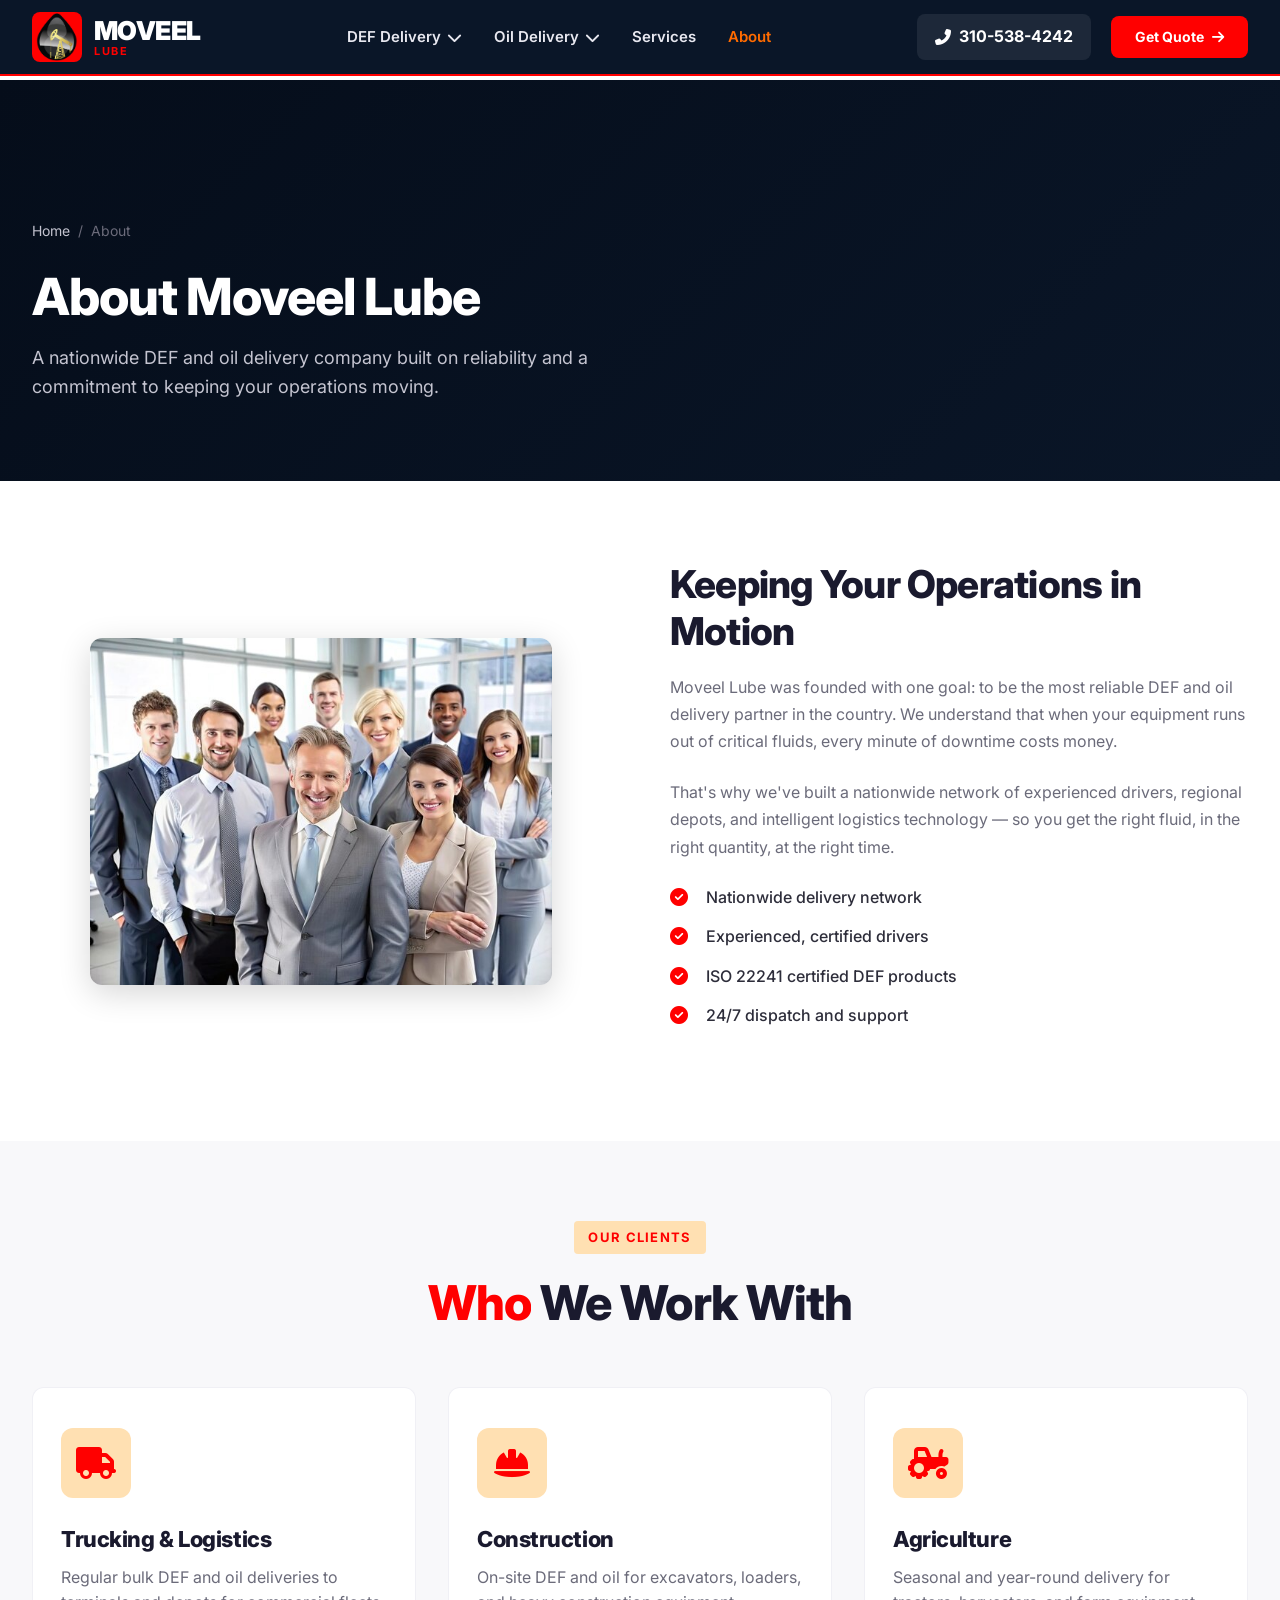
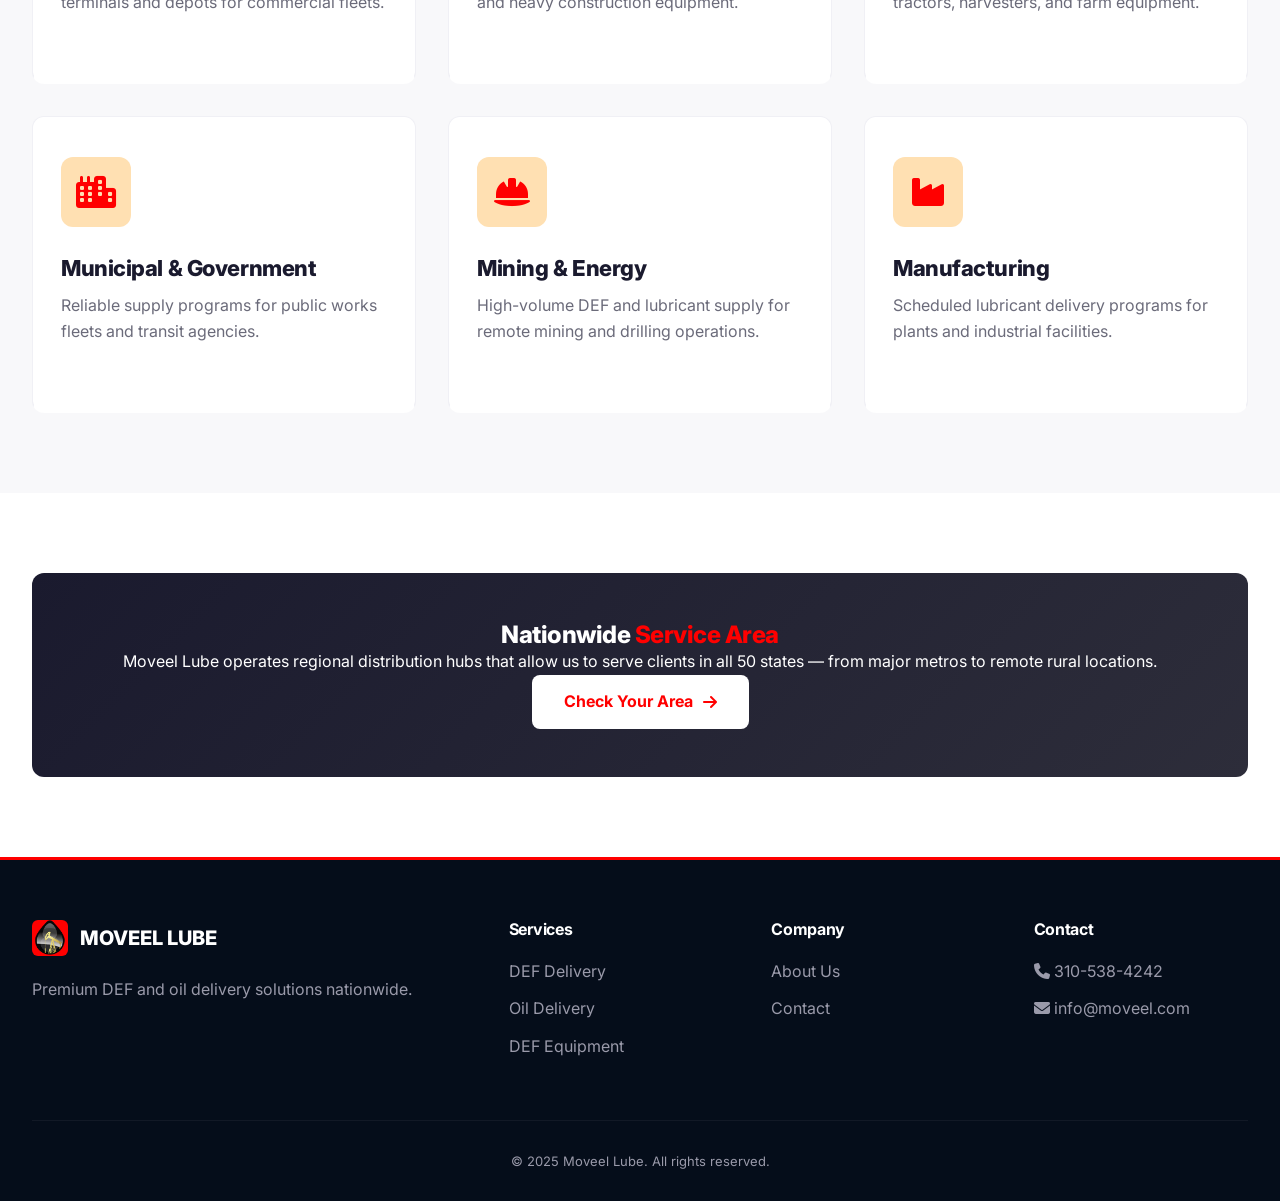
==== about.html @ 305c2850 "Initial commit - Moveel Lube website with Theme A Heavy Haul design" ====
<!DOCTYPE html>
<html lang="en">
<head>
  <meta charset="UTF-8" />
  <meta name="viewport" content="width=device-width, initial-scale=1.0, viewport-fit=cover" />
  <title>About Moveel Lube | Nationwide DEF & Oil Delivery</title>
  <meta name="description" content="Learn about Moveel Lube — a nationwide DEF fueling and bulk oil delivery company committed to keeping your operations moving." />
  <link rel="preconnect" href="https://fonts.googleapis.com" />
  <link rel="preconnect" href="https://fonts.gstatic.com" crossorigin />
  <link href="https://fonts.googleapis.com/css2?family=Inter:opsz,wght@14..32,300;14..32,400;14..32,500;14..32,600;14..32,700;14..32,800;14..32,900&display=swap" rel="stylesheet" />
  <link rel="stylesheet" href="https://cdnjs.cloudflare.com/ajax/libs/font-awesome/6.4.0/css/all.min.css" />
  <link rel="stylesheet" href="style.css" />
</head>
<body>

<!-- Header -->
<header class="modern-header">
  <div class="header-container">
    <a href="index.html" class="modern-logo">
      <div class="logo-mark"><img src="images/logo2.png" alt="Moveel Lube" style="width: 48px; height: 48px; object-fit: contain;" /></div>
      <div class="logo-text"><span class="logo-name">MOVEEL</span><span class="logo-sub">LUBE</span></div>
    </a>
    <nav class="modern-nav">
      <ul class="nav-list">
        <li class="nav-item dropdown-trigger"><a href="def-delivery.html">DEF Delivery <i class="fas fa-chevron-down"></i></a>
          <ul class="dropdown-menu"><li><a href="def-delivery.html">Bulk DEF Delivery</a></li><li><a href="def-delivery.html#totes">DEF Totes & IBC</a></li><li><a href="def-equipment.html">DEF Equipment</a></li><li><a href="def-delivery.html#emergency">Emergency DEF</a></li></ul>
        </li>
        <li class="nav-item dropdown-trigger"><a href="oil-delivery.html">Oil Delivery <i class="fas fa-chevron-down"></i></a>
          <ul class="dropdown-menu"><li><a href="oil-delivery.html">Bulk Motor Oil</a></li><li><a href="oil-delivery.html#hydraulic">Hydraulic Oil</a></li><li><a href="oil-delivery.html#gear">Gear & Transmission</a></li><li><a href="oil-delivery.html#emergency">Emergency Oil</a></li></ul>
        </li>
        <li class="nav-item"><a href="services.html">Services</a></li>
        <li class="nav-item"><a href="about.html">About</a></li>
      </ul>
    </nav>
    <div class="header-actions">
      <a href="tel:+13105384242" class="phone-btn"><i class="fas fa-phone-alt"></i><span>310-538-4242</span></a>
      <a href="contact.html" class="quote-btn">Get Quote <i class="fas fa-arrow-right"></i></a>
      <button class="mobile-menu-btn"><span></span><span></span><span></span></button>
    </div>
  </div>
</header>

<!-- Page Hero -->
<section class="page-hero-modern">
  <div class="container">
    <div class="breadcrumb-modern"><a href="index.html">Home</a> <span>/</span> <span>About</span></div>
    <h1>About Moveel Lube</h1>
    <p>A nationwide DEF and oil delivery company built on reliability and a commitment to keeping your operations moving.</p>
  </div>
</section>

<!-- About Content -->
<section class="page-section-modern">
  <div class="container">
    <div class="page-split-modern">
      <div class="page-split-image"><img src="images/people.jpg" alt="Moveel Lube Team" /></div>
      <div class="page-split-content">
        <h2>Keeping Your Operations <span>in Motion</span></h2>
        <p>Moveel Lube was founded with one goal: to be the most reliable DEF and oil delivery partner in the country. We understand that when your equipment runs out of critical fluids, every minute of downtime costs money.</p>
        <p>That's why we've built a nationwide network of experienced drivers, regional depots, and intelligent logistics technology — so you get the right fluid, in the right quantity, at the right time.</p>
        <ul class="feature-list-modern">
          <li><i class="fas fa-check-circle"></i> Nationwide delivery network</li>
          <li><i class="fas fa-check-circle"></i> Experienced, certified drivers</li>
          <li><i class="fas fa-check-circle"></i> ISO 22241 certified DEF products</li>
          <li><i class="fas fa-check-circle"></i> 24/7 dispatch and support</li>
        </ul>
      </div>
    </div>
  </div>
</section>

<!-- Who We Work With -->
<section class="page-section-modern alt" id="who">
  <div class="container">
    <div class="section-header center">
      <span class="section-tag">Our Clients</span>
      <h2><span class="gradient-text">Who</span> We Work With</h2>
    </div>
    <div class="services-grid-modern three-col">
      <div class="service-card-modern"><div class="card-icon"><i class="fas fa-truck"></i></div><h3>Trucking & Logistics</h3><p>Regular bulk DEF and oil deliveries to terminals and depots for commercial fleets.</p></div>
      <div class="service-card-modern"><div class="card-icon"><i class="fas fa-hard-hat"></i></div><h3>Construction</h3><p>On-site DEF and oil for excavators, loaders, and heavy construction equipment.</p></div>
      <div class="service-card-modern"><div class="card-icon"><i class="fas fa-tractor"></i></div><h3>Agriculture</h3><p>Seasonal and year-round delivery for tractors, harvesters, and farm equipment.</p></div>
      <div class="service-card-modern"><div class="card-icon"><i class="fas fa-city"></i></div><h3>Municipal & Government</h3><p>Reliable supply programs for public works fleets and transit agencies.</p></div>
      <div class="service-card-modern"><div class="card-icon"><i class="fas fa-hard-hat"></i></div><h3>Mining & Energy</h3><p>High-volume DEF and lubricant supply for remote mining and drilling operations.</p></div>
      <div class="service-card-modern"><div class="card-icon"><i class="fas fa-industry"></i></div><h3>Manufacturing</h3><p>Scheduled lubricant delivery programs for plants and industrial facilities.</p></div>
    </div>
  </div>
</section>

<!-- Service Area -->
<section class="page-section-modern" id="coverage">
  <div class="container">
    <div class="emergency-cta" style="background: linear-gradient(135deg, #1A1A2E 0%, #2D2D3A 100%); text-align: center;">
      <h2>Nationwide <span style="color: var(--primary);">Service Area</span></h2>
      <p>Moveel Lube operates regional distribution hubs that allow us to serve clients in all 50 states — from major metros to remote rural locations.</p>
      <a href="contact.html" class="btn-white">Check Your Area <i class="fas fa-arrow-right"></i></a>
    </div>
  </div>
</section>

<!-- Footer -->
<footer class="modern-footer">
  <div class="container">
    <div class="footer-grid">
      <div class="footer-brand"><div class="footer-logo"><div class="logo-mark small"><img src="images/logo2.png" alt="Moveel Lube" style="width: 36px; height: 36px; object-fit: contain;" /></div><span>MOVEEL LUBE</span></div><p>Premium DEF and oil delivery solutions nationwide.</p></div>
      <div class="footer-links-group"><h4>Services</h4><ul><li><a href="def-delivery.html">DEF Delivery</a></li><li><a href="oil-delivery.html">Oil Delivery</a></li><li><a href="def-equipment.html">DEF Equipment</a></li></ul></div>
      <div class="footer-links-group"><h4>Company</h4><ul><li><a href="about.html">About Us</a></li><li><a href="contact.html">Contact</a></li></ul></div>
      <div class="footer-links-group"><h4>Contact</h4><ul><li><i class="fas fa-phone"></i> <a href="tel:+13105384242">310-538-4242</a></li><li><i class="fas fa-envelope"></i> info@moveel.com</li></ul></div>
    </div>
    <div class="footer-bottom"><p>&copy; 2025 Moveel Lube. All rights reserved.</p></div>
  </div>
</footer>

<script src="main.js"></script>
</body>
</html>
---- style.css ----
/* ============================================
   THEME A: HEAVY HAUL - OIL TRANSPORT COMPANY
   Bold industrial design with navy + orange
   ============================================ */

:root {
  --primary: #ff0000;
  --primary-dark: #e50000;
  --primary-light: #FFE0B2;
  --navy: #0A1628;
  --navy-dark: #050D1A;
  --navy-light: #0F1E3A;
  --gray-800: #1A1A2E;
  --gray-700: #2D2D3A;
  --gray-600: #6B6B7A;
  --gray-500: #9A9AAA;
  --gray-400: #C4C4D0;
  --gray-300: #E8E8F0;
  --gray-200: #F0F0F5;
  --gray-100: #F8F8FA;
  --white: #FFFFFF;
  --gradient: linear-gradient(135deg, #ff0000 0%, #ff0000 100%);
  --gradient-dark: linear-gradient(135deg, #0A1628 0%, #0F1E3A 100%);
  --shadow-sm: 0 2px 8px rgba(0, 0, 0, 0.08);
  --shadow-md: 0 4px 16px rgba(0, 0, 0, 0.12);
  --shadow-lg: 0 8px 32px rgba(0, 0, 0, 0.16);
  --shadow-xl: 0 16px 48px rgba(0, 0, 0, 0.2);
}

* {
  margin: 0;
  padding: 0;
  box-sizing: border-box;
}

html {
  scroll-behavior: smooth;
}

body {
  font-family: 'Inter', -apple-system, BlinkMacSystemFont, 'Segoe UI', sans-serif;
  background-color: var(--white);
  color: var(--gray-800);
  line-height: 1.6;
  overflow-x: hidden;
}

.container {
  max-width: 1280px;
  margin: 0 auto;
  padding: 0 32px;
}

/* Typography */
.gradient-text {
  background: var(--gradient);
  -webkit-background-clip: text;
  background-clip: text;
  color: transparent;
}

.slogan {
  font-style: italic;
  font-size: 14px;
  color: var(--primary);
  font-weight: 600;
  letter-spacing: 0.1em;
  text-transform: uppercase;
}

h1,
h2,
h3,
h4 {
  font-weight: 800;
  line-height: 1.2;
  letter-spacing: -0.02em;
}

.section-header {
  text-align: center;
  margin-bottom: 56px;
}

.section-header.center {
  text-align: center;
}

.section-tag {
  display: inline-block;
  font-size: 13px;
  font-weight: 700;
  text-transform: uppercase;
  letter-spacing: 0.1em;
  color: var(--primary);
  background: var(--primary-light);
  padding: 6px 14px;
  border-radius: 4px;
  margin-bottom: 20px;
}

.section-header h2 {
  font-size: clamp(32px, 4vw, 48px);
  margin-bottom: 16px;
}

.section-header p {
  font-size: 18px;
  color: var(--gray-600);
  max-width: 600px;
  margin: 0 auto;
}

/* ============================================
   MODERN HEADER - BOLD INDUSTRIAL
   ============================================ */
.modern-header {
  position: fixed;
  top: 0;
  left: 0;
  width: 100%;
  z-index: 1000;
  background: var(--navy);
  border-bottom: 2px solid var(--primary);
  transition: all 0.3s ease;
}

.modern-header.scrolled {
  background: rgba(10, 22, 40, 0.92);
  box-shadow: var(--shadow-lg);
}

.header-container {
  max-width: 1400px;
  margin: 0 auto;
  padding: 12px 32px;
  display: flex;
  align-items: center;
  justify-content: space-between;
}

.modern-logo {
  display: flex;
  align-items: center;
  gap: 12px;
  text-decoration: none;
}

.logo-mark {
  width: 50px;
  height: 50px;
  background: var(--primary);
  border-radius: 8px;
  display: flex;
  align-items: center;
  justify-content: center;
  overflow: hidden;
}

.logo-mark img {
  width: 100%;
  height: 100%;
  object-fit: contain;
}

.logo-text {
  display: flex;
  flex-direction: column;
  line-height: 1.1;
}

.logo-name {
  font-size: 26px;
  font-weight: 900;
  color: var(--white);
  letter-spacing: -0.02em;
}

.logo-sub {
  font-size: 11px;
  font-weight: 700;
  color: var(--primary);
  letter-spacing: 0.15em;
  text-transform: uppercase;
}

.modern-nav .nav-list {
  display: flex;
  gap: 32px;
  list-style: none;
}

.nav-item {
  position: relative;
}

.nav-item>a {
  text-decoration: none;
  font-weight: 600;
  color: var(--gray-300);
  transition: color 0.2s;
  font-size: 15px;
  display: flex;
  align-items: center;
  gap: 6px;
}

.nav-item>a:hover {
  color: var(--primary);
}

.dropdown-trigger .dropdown-menu {
  position: absolute;
  top: 100%;
  left: 0;
  background: var(--navy-light);
  min-width: 220px;
  padding: 12px 0;
  border-radius: 8px;
  opacity: 0;
  visibility: hidden;
  transform: translateY(-10px);
  transition: all 0.2s;
  list-style: none;
  box-shadow: var(--shadow-lg);
  border-left: 3px solid var(--primary);
}

.dropdown-trigger:hover .dropdown-menu {
  opacity: 1;
  visibility: visible;
  transform: translateY(0);
}

.dropdown-menu li a {
  display: block;
  padding: 10px 20px;
  color: var(--gray-400);
  text-decoration: none;
  font-size: 14px;
  font-weight: 500;
  transition: all 0.2s;
}

.dropdown-menu li a:hover {
  background: rgba(255, 107, 0, 0.1);
  color: var(--primary);
  padding-left: 28px;
}

.header-actions {
  display: flex;
  align-items: center;
  gap: 20px;
}

.phone-btn {
  display: flex;
  align-items: center;
  gap: 8px;
  text-decoration: none;
  color: var(--white);
  font-weight: 700;
  font-size: 16px;
  padding: 10px 18px;
  background: rgba(255, 255, 255, 0.08);
  border-radius: 8px;
  transition: all 0.2s;
}

.phone-btn:hover {
  background: var(--primary);
  color: var(--white);
}

.quote-btn {
  background: var(--gradient);
  color: var(--white);
  text-decoration: none;
  padding: 10px 24px;
  border-radius: 8px;
  font-weight: 700;
  font-size: 14px;
  transition: all 0.2s;
  display: flex;
  align-items: center;
  gap: 8px;
}

.quote-btn:hover {
  transform: translateY(-2px);
  box-shadow: var(--shadow-md);
}

.mobile-menu-btn {
  display: none;
  background: none;
  border: none;
  cursor: pointer;
  flex-direction: column;
  gap: 5px;
  padding: 8px;
}

.mobile-menu-btn span {
  width: 24px;
  height: 2px;
  background: var(--white);
  border-radius: 2px;
  transition: all 0.3s;
}

/* ============================================
   HERO SECTION - MATCHING FEATURE PARALLAX STYLE
   ============================================ */
.hero-modern {
  position: relative;
  background: var(--navy-dark);
  min-height: 100vh;
  display: flex;
  align-items: center;
  overflow: hidden;
  padding: 120px 0 80px;
}

/* Hero Parallax Background - MATCHES .parallax-bg EXACTLY */
.hero-parallax-bg {
  position: absolute;
  top: 0;
  left: 0;
  width: 100%;
  height: 100%;
  background-image: url('images/trucker.jpg');
  background-size: cover;
  background-attachment: fixed;
  opacity: 0.2;
  pointer-events: none;
}

/* Remove the dark overlay since we're using navy-dark background */
.hero-modern::before {
  display: none;
}

.hero-bg-gradient {
  position: absolute;
  top: 0;
  left: 0;
  width: 100%;
  height: 100%;
  background: radial-gradient(circle at 30% 50%, rgba(255, 0, 0, 0.08) 0%, transparent 60%);
  pointer-events: none;
}

.hero-particles {
  position: absolute;
  top: 0;
  left: 0;
  width: 100%;
  height: 100%;
  background-image:
    radial-gradient(circle at 20% 40%, rgba(255, 0, 0, 0.05) 1px, transparent 1px),
    radial-gradient(circle at 80% 60%, rgba(255, 0, 0, 0.03) 1px, transparent 1px);
  background-size: 40px 40px, 60px 60px;
  pointer-events: none;
}

.hero-container {
  max-width: 1400px;
  margin: 0 auto;
  padding: 0 32px;
  display: grid;
  grid-template-columns: 1fr 1fr;
  gap: 60px;
  align-items: center;
  position: relative;
  z-index: 2;
}

/* Hero Badge - matching feature badge style */
.hero-badge {
  display: inline-flex;
  align-items: center;
  gap: 10px;
  background: rgba(255, 255, 255, 0.05);
  backdrop-filter: blur(10px);
  padding: 8px 18px;
  border-radius: 40px;
  margin-bottom: 32px;
  border: 1px solid rgba(255, 255, 255, 0.1);
}

.badge-pulse {
  width: 10px;
  height: 10px;
  background: var(--primary);
  border-radius: 50%;
  animation: pulse 2s infinite;
}

@keyframes pulse {

  0%,
  100% {
    opacity: 1;
    transform: scale(1);
  }

  50% {
    opacity: 0.5;
    transform: scale(1.2);
  }
}

.hero-badge span {
  font-size: 13px;
  font-weight: 600;
  color: var(--gray-300);
}

/* Professional Hero Title Styles */
.hero-title {
  font-size: clamp(42px, 5vw, 68px);
  font-weight: 800;
  margin-bottom: 24px;
  line-height: 1.2;
}

.moveel-red {
  color: var(--primary);
  font-weight: 900;
  letter-spacing: -0.02em;
}

.lube-white {
  color: var(--white);
  font-weight: 700;
  letter-spacing: -0.02em;
}

.hero-divider {
  color: var(--primary);
  font-weight: 300;
  margin: 0 12px;
  font-size: 0.8em;
}

.hero-tagline {
  color: var(--gray-300);
  font-weight: 500;
  font-size: 0.6em;
  letter-spacing: 1px;
  display: inline-block;
}

.hero-desc {
  font-size: 18px;
  color: var(--gray-400);
  max-width: 500px;
  margin-bottom: 40px;
  line-height: 1.6;
}

.hero-buttons {
  display: flex;
  gap: 20px;
  margin-bottom: 56px;
}

.btn-primary {
  display: inline-flex;
  align-items: center;
  gap: 12px;
  background: var(--gradient);
  color: var(--white);
  text-decoration: none;
  padding: 14px 32px;
  border-radius: 8px;
  font-weight: 700;
  transition: all 0.2s;
  border: none;
  cursor: pointer;
}

.btn-primary:hover {
  transform: translateY(-2px);
  box-shadow: var(--shadow-md);
}

.btn-outline {
  display: inline-flex;
  align-items: center;
  gap: 8px;
  background: transparent;
  color: var(--white);
  text-decoration: none;
  padding: 12px 28px;
  border-radius: 8px;
  font-weight: 600;
  border: 2px solid rgba(255, 0, 0, 0.5);
  transition: all 0.2s;
}

.btn-outline-light {
  display: inline-flex;
  align-items: center;
  gap: 8px;
  background: transparent;
  color: var(--white);
  text-decoration: none;
  padding: 10px 24px;
  border-radius: 8px;
  font-weight: 600;
  border: 2px solid rgba(255, 255, 255, 0.2);
  transition: all 0.2s;
}

.btn-outline-light:hover {
  background: rgba(255, 107, 0, 0.2);
  border-color: var(--primary);
}

.btn-outline:hover {
  background: rgba(255, 0, 0, 0.1);
  border-color: var(--primary);
}

.hero-stats {
  display: flex;
  gap: 32px;
  align-items: center;
}

.stat-item {
  display: flex;
  flex-direction: column;
}

.stat-number {
  font-size: 28px;
  font-weight: 800;
  color: var(--white);
}

.stat-label {
  font-size: 13px;
  color: var(--gray-500);
  font-weight: 500;
}

.stat-divider {
  width: 2px;
  height: 40px;
  background: rgba(255, 0, 0, 0.3);
}

.hero-visual {
  position: relative;
  height: 450px;
}

/* Floating Cards - Glassy Style (UPDATED - No left border) */
.floating-card {
  position: absolute;
  background: rgba(255, 255, 255, 0.05);
  backdrop-filter: blur(10px);
  border-radius: 12px;
  padding: 16px 24px;
  display: flex;
  align-items: center;
  gap: 12px;
  /* REMOVED: border-left: 4px solid var(--primary); */
  box-shadow: var(--shadow-lg);
  animation: float 4s ease-in-out infinite;
  transition: all 0.3s ease;
}

.floating-card:hover {
  transform: translateY(-5px) scale(1.02);
  background: rgba(255, 255, 255, 0.08);
}

.floating-card i {
  font-size: 24px;
  color: var(--primary);
}

.floating-card span {
  color: var(--white);
  font-weight: 600;
  font-size: 14px;
}

/* Floating Logo Card - MODERN PILL SHAPE */
.floating-logo {
  background: rgba(255, 255, 255, 0.08);
  padding: 12px 28px;
  border-radius: 60px;
  /* Pill shape */
  gap: 14px;
}

.floating-logo-img {
  width: 50px;
  height: 50px;
  object-fit: contain;
  border-radius: 50%;
}

.floating-logo span {
  font-size: 20px;
  font-weight: 800;
  color: var(--white);
  letter-spacing: 1px;
}

/* Card Positions */
.card-logo {
  top: 5%;
  left: 45%;
  animation-delay: 0s;
}

.card-1 {
  top: 25%;
  left: -5%;
  animation-delay: 0.3s;
}

.card-2 {
  top: 55%;
  right: -5%;
  animation-delay: 0.6s;
}

.card-3 {
  bottom: 15%;
  left: 10%;
  animation-delay: 0.9s;
}

@keyframes float {

  0%,
  100% {
    transform: translateY(0);
  }

  50% {
    transform: translateY(-12px);
  }
}

.hero-wave {
  position: absolute;
  bottom: -1px;
  left: 0;
  width: 100%;
  z-index: 2;
}

.hero-wave svg {
  width: 100%;
  height: auto;
  fill: var(--primary);
}

/* Mobile adjustments */
@media (max-width: 1024px) {
  .hero-visual {
    display: none;
  }

  .hero-title {
    font-size: 38px;
  }

  .hero-divider {
    display: block;
    margin: 8px 0;
  }

  .hero-tagline {
    display: block;
    margin-top: 8px;
    font-size: 18px;
  }
}

@media (max-width: 768px) {
  .hero-parallax-bg {
    background-attachment: scroll;
  }

  .hero-title {
    font-size: 32px;
  }

  .hero-tagline {
    font-size: 16px;
  }
}

/* ============================================
   SERVICES SECTION
   ============================================ */
.services-modern {
  padding: 80px 0;
  background: var(--white);
}

.services-grid-modern {
  display: grid;
  grid-template-columns: repeat(auto-fit, minmax(280px, 1fr));
  gap: 32px;
}

.service-card-modern {
  background: var(--white);
  border: 1px solid var(--gray-200);
  border-radius: 12px;
  padding: 40px 28px;
  transition: all 0.3s;
  border-bottom: 4px solid transparent;
}

.service-card-modern:hover {
  transform: translateY(-8px);
  border-bottom-color: var(--primary);
  box-shadow: var(--shadow-lg);
}

.card-icon {
  width: 70px;
  height: 70px;
  background: var(--primary-light);
  border-radius: 12px;
  display: flex;
  align-items: center;
  justify-content: center;
  margin-bottom: 28px;
}

.card-icon i {
  font-size: 32px;
  color: var(--primary);
}

.service-card-modern h3 {
  font-size: 22px;
  margin-bottom: 12px;
  color: var(--gray-800);
}

.service-card-modern p {
  color: var(--gray-600);
  margin-bottom: 24px;
  line-height: 1.6;
}

.card-link {
  color: var(--primary);
  text-decoration: none;
  font-weight: 700;
  display: inline-flex;
  align-items: center;
  gap: 8px;
  transition: gap 0.2s;
}

.card-link:hover {
  gap: 12px;
}

/* ============================================
   FEATURE PARALLAX
   ============================================ */
.feature-parallax {
  position: relative;
  background: var(--navy-dark);
  padding: 100px 0;
  overflow: hidden;
}

.parallax-bg {
  position: absolute;
  top: 0;
  left: 0;
  width: 100%;
  height: 100%;
  background-image: url('images/trucker.jpg');
  background-size: cover;
  background-attachment: fixed;
  opacity: 0.2;
  pointer-events: none;
}

.feature-content {
  position: relative;
  z-index: 2;
  display: grid;
  grid-template-columns: 1fr 0.8fr;
  gap: 60px;
  align-items: center;
}

.feature-badge {
  display: inline-block;
  color: var(--primary);
  font-size: 13px;
  font-weight: 700;
  text-transform: uppercase;
  letter-spacing: 0.1em;
  margin-bottom: 20px;
}

.feature-text h2 {
  font-size: clamp(28px, 3.5vw, 40px);
  color: var(--white);
  margin-bottom: 24px;
}

.feature-text p {
  color: var(--gray-400);
  margin-bottom: 32px;
  line-height: 1.7;
}

.feature-list-modern {
  list-style: none;
  margin-bottom: 40px;
}

.feature-list-modern li {
  display: flex;
  align-items: center;
  gap: 12px;
  margin-bottom: 16px;
  color: var(--gray-300);
  font-weight: 500;
}

.feature-list-modern li i {
  color: var(--primary);
  font-size: 18px;
}

.feature-stats {
  display: flex;
  flex-direction: column;
  gap: 24px;
}

.stat-card-modern {
  background: rgba(255, 255, 255, 0.05);
  backdrop-filter: blur(10px);
  border-radius: 12px;
  padding: 28px;
  text-align: center;
  border-left: 4px solid var(--primary);
}

.stat-number-large {
  font-size: 42px;
  font-weight: 800;
  color: var(--primary);
  margin-bottom: 8px;
}

.stat-card-modern .stat-label {
  color: var(--gray-400);
  font-size: 14px;
  font-weight: 500;
}

/* ============================================
   SPLIT SECTIONS
   ============================================ */
.split-section-modern {
  padding: 80px 0;
  background: var(--white);
}

.split-section-modern.reverse {
  background: var(--gray-100);
}

.split-container {
  max-width: 1280px;
  margin: 0 auto;
  padding: 0 32px;
  display: grid;
  grid-template-columns: 1fr 1fr;
  gap: 60px;
  align-items: center;
}

.split-image {
  position: relative;
  border-radius: 12px;
  overflow: hidden;
  box-shadow: var(--shadow-lg);
  /* Control the container size here instead */
  max-width: 60%;
  margin: 0 auto;
}

.split-image img {
  width: 100%;
  height: 100%;
  /* Change from 'auto' to '100%' */
  object-fit: cover;
  transition: transform 0.5s;
  display: block;
  /* Removes any inline spacing */
}

.split-image:hover img {
  transform: scale(1.1);
}

Í .image-overlay {
  position: absolute;
  top: 0;
  left: 0;
  width: 100%;
  height: 100%;
  background: linear-gradient(135deg, rgba(255, 106, 0, 0.064) 0%, transparent 100%);
  pointer-events: none;
}

.split-badge {
  display: inline-block;
  background: var(--primary-light);
  color: var(--primary);
  font-size: 12px;
  font-weight: 700;
  padding: 6px 14px;
  border-radius: 4px;
  margin-bottom: 20px;
  text-transform: uppercase;
}

.split-content h2 {
  font-size: clamp(28px, 3vw, 40px);
  margin-bottom: 20px;
  color: var(--gray-800);
}

.split-content p {
  color: var(--gray-600);
  margin-bottom: 28px;
  line-height: 1.7;
}

.split-features {
  display: flex;
  gap: 32px;
  margin-bottom: 32px;
}

.split-feature {
  display: flex;
  align-items: center;
  gap: 10px;
  font-weight: 500;
}

.split-feature i {
  font-size: 20px;
  color: var(--primary);
}

/* ============================================
   PAGE SPLIT SECTIONS (for def-delivery & oil-delivery)
   ============================================ */
.page-split-modern {
  display: grid;
  grid-template-columns: 1fr 1fr;
  gap: 60px;
  align-items: center;
}

.page-split-modern.reverse {
  direction: rtl;
}

.page-split-modern.reverse>* {
  direction: ltr;
}

.page-split-image {
  position: relative;
  border-radius: 12px;
  overflow: hidden;
  box-shadow: var(--shadow-lg);
  max-width: 80%;
  margin: 0 auto;
}

.page-split-image img {
  width: 100%;
  height: 100%;
  object-fit: cover;
  transition: transform 0.5s;
  display: block;
}

.page-split-image:hover img {
  transform: scale(1.05);
}

.page-split-content h2 {
  font-size: clamp(28px, 3vw, 40px);
  margin-bottom: 20px;
  color: var(--gray-800);
}

.page-split-content p {
  color: var(--gray-600);
  margin-bottom: 24px;
  line-height: 1.7;
}

.page-split-content .feature-list-modern {
  list-style: none;
  margin: 24px 0 32px 0;
}

.page-split-content .feature-list-modern li {
  display: flex;
  align-items: center;
  gap: 12px;
  margin-bottom: 14px;
  color: var(--gray-700);
  font-weight: 500;
}

.page-split-content .feature-list-modern li i {
  color: var(--primary);
  font-size: 18px;
  width: 24px;
}

.quote-form-modern {
  background: var(--white);
  border-radius: 16px;
  padding: 40px;
  box-shadow: var(--shadow-lg);
  border: 1px solid var(--gray-200);
}

/* Mobile fixes */
@media (max-width: 1024px) {
  .page-split-modern {
    grid-template-columns: 1fr;
    gap: 40px;
  }

  .page-split-modern.reverse {
    direction: ltr;
  }

  .page-split-image {
    max-width: 100%;
  }
}

@media (max-width: 768px) {
  .page-split-image {
    max-width: 100%;
  }

  .quote-form-modern {
    padding: 24px;
  }
}

/* ============================================
   EQUIPMENT PARALLAX - GLASSY STYLE
   ============================================ */
.equipment-parallax {
  position: relative;
  background: var(--navy-dark);
  padding: 100px 0;
  overflow: hidden;
}

.equipment-parallax-bg {
  position: absolute;
  top: 0;
  left: 0;
  width: 100%;
  height: 100%;
  background-image: url('images/trucker2.jpeg');
  background-size: cover;
  background-attachment: fixed;
  background-position: center;
  opacity: 0.25;
  pointer-events: none;
}

.equipment-parallax .section-header h2,
.equipment-parallax .section-header p {
  color: var(--white);
}

.equipment-parallax .section-header p {
  color: var(--gray-400);
}

.equipment-glass-grid {
  display: grid;
  grid-template-columns: repeat(auto-fit, minmax(220px, 1fr));
  gap: 32px;
  margin-bottom: 48px;
  position: relative;
  z-index: 2;
}

.equipment-glass-item {
  background: rgba(255, 255, 255, 0.05);
  backdrop-filter: blur(12px);
  border-radius: 16px;
  padding: 40px 24px;
  text-align: center;
  transition: all 0.3s;
  border: 1px solid rgba(255, 255, 255, 0.1);
  border-bottom: 3px solid transparent;
}

.equipment-glass-item:hover {
  transform: translateY(-8px);
  border-bottom-color: var(--primary);
  background: rgba(255, 255, 255, 0.08);
  box-shadow: var(--shadow-lg);
}

.equipment-glass-icon {
  width: 70px;
  height: 70px;
  background: rgba(255, 107, 0, 0.15);
  border-radius: 16px;
  display: flex;
  align-items: center;
  justify-content: center;
  margin: 0 auto 24px;
  transition: all 0.3s;
}

.equipment-glass-item:hover .equipment-glass-icon {
  background: rgba(255, 107, 0, 0.25);
  transform: scale(1.05);
}

.equipment-glass-icon i {
  font-size: 32px;
  color: var(--primary);
}

.equipment-glass-item h3 {
  font-size: 20px;
  margin-bottom: 12px;
  color: var(--white);
  font-weight: 700;
}

.equipment-glass-item p {
  color: var(--gray-400);
  font-size: 14px;
}

.equipment-parallax .equipment-cta {
  text-align: center;
  position: relative;
  z-index: 2;
}

/* Mobile adjustments for equipment parallax */
@media (max-width: 768px) {
  .equipment-parallax {
    padding: 60px 0;
  }

  .equipment-glass-grid {
    gap: 20px;
    grid-template-columns: repeat(auto-fit, minmax(160px, 1fr));
  }

  .equipment-glass-item {
    padding: 24px 16px;
  }

  .equipment-glass-icon {
    width: 55px;
    height: 55px;
  }

  .equipment-glass-icon i {
    font-size: 24px;
  }

  .equipment-glass-item h3 {
    font-size: 16px;
  }
}

@media (max-width: 480px) {
  .equipment-glass-grid {
    grid-template-columns: 1fr 1fr;
    gap: 16px;
  }

  .equipment-glass-item {
    padding: 20px 12px;
  }
}

/* ============================================
   TESTIMONIALS
   ============================================ */
.testimonials-section {
  padding: 80px 0;
  background: var(--white);
}

.testimonials-grid {
  display: grid;
  grid-template-columns: repeat(auto-fit, minmax(300px, 1fr));
  gap: 32px;
}

.testimonial-card {
  background: var(--gray-100);
  border-radius: 12px;
  padding: 32px;
  transition: all 0.3s;
  border-left: 4px solid var(--primary);
}

.testimonial-card:hover {
  transform: translateY(-4px);
  box-shadow: var(--shadow-md);
}

.testimonial-card i {
  font-size: 32px;
  color: var(--primary);
  opacity: 0.4;
  margin-bottom: 20px;
}

.testimonial-card p {
  font-size: 16px;
  line-height: 1.7;
  color: var(--gray-700);
  margin-bottom: 24px;
}

.testimonial-author {
  border-top: 1px solid var(--gray-200);
  padding-top: 20px;
}

.testimonial-author strong {
  display: block;
  color: var(--gray-800);
  margin-bottom: 4px;
}

.testimonial-author span {
  font-size: 13px;
  color: var(--gray-500);
}

/* ============================================
   CONTACT SECTION MODERN
   ============================================ */
.contact-section-modern {
  padding: 80px 0;
  background: linear-gradient(135deg, var(--navy-dark) 0%, var(--navy) 100%);
}

.contact-card {
  display: grid;
  grid-template-columns: 1fr 1fr;
  gap: 0;
  background: var(--white);
  border-radius: 12px;
  overflow: hidden;
  box-shadow: var(--shadow-xl);
}

.contact-info {
  background: var(--navy);
  padding: 48px;
  color: var(--white);
}

.contact-badge {
  display: inline-block;
  color: var(--primary);
  font-size: 12px;
  font-weight: 700;
  text-transform: uppercase;
  letter-spacing: 0.1em;
  margin-bottom: 20px;
}

.contact-info h2 {
  font-size: 32px;
  margin-bottom: 20px;
}

.contact-info p {
  color: var(--gray-400);
  margin-bottom: 40px;
  line-height: 1.7;
}

.contact-details {
  display: flex;
  flex-direction: column;
  gap: 24px;
}

.contact-detail {
  display: flex;
  align-items: flex-start;
  gap: 16px;
}

.contact-detail i {
  width: 40px;
  height: 40px;
  background: rgba(255, 255, 255, 0.08);
  border-radius: 8px;
  display: flex;
  align-items: center;
  justify-content: center;
  color: var(--primary);
  font-size: 18px;
}

.contact-detail strong {
  display: block;
  font-size: 13px;
  font-weight: 600;
  color: var(--gray-400);
  margin-bottom: 4px;
}

.contact-detail a,
.contact-detail span {
  color: var(--white);
  text-decoration: none;
  font-size: 14px;
  font-weight: 500;
}

.contact-form-modern {
  padding: 48px;
}

.form-row {
  display: grid;
  grid-template-columns: 1fr 1fr;
  gap: 16px;
}

.form-group {
  margin-bottom: 20px;
}

.form-group input,
.form-group select,
.form-group textarea {
  width: 100%;
  padding: 14px 16px;
  border: 1px solid var(--gray-200);
  border-radius: 8px;
  font-family: inherit;
  font-size: 14px;
  transition: all 0.2s;
  outline: none;
}

.form-group input:focus,
.form-group select:focus,
.form-group textarea:focus {
  border-color: var(--primary);
  box-shadow: 0 0 0 3px rgba(255, 107, 0, 0.1);
}

.full-width {
  width: 100%;
  justify-content: center;
}

/* ============================================
   MODERN FOOTER
   ============================================ */
.modern-footer {
  background: var(--navy-dark);
  padding: 60px 0 30px;
  color: var(--gray-500);
  border-top: 3px solid var(--primary);
}

.footer-grid {
  display: grid;
  grid-template-columns: 2fr 1fr 1fr 1fr;
  gap: 48px;
  margin-bottom: 48px;
}

.footer-brand p {
  margin: 20px 0;
  line-height: 1.7;
}

.footer-logo {
  display: flex;
  align-items: center;
  gap: 12px;
}

.logo-mark.small {
  width: 36px;
  height: 36px;
  background: var(--primary);
  border-radius: 6px;
}

.footer-logo span {
  font-size: 20px;
  font-weight: 800;
  color: var(--white);
}

.social-links {
  display: flex;
  gap: 16px;
}

.social-links a {
  width: 40px;
  height: 40px;
  background: rgba(255, 255, 255, 0.05);
  border-radius: 8px;
  display: flex;
  align-items: center;
  justify-content: center;
  color: var(--gray-400);
  transition: all 0.2s;
}

.social-links a:hover {
  background: var(--primary);
  color: var(--white);
}

.footer-links-group h4 {
  color: var(--white);
  font-size: 16px;
  margin-bottom: 20px;
  font-weight: 700;
}

.footer-links-group ul {
  list-style: none;
}

.footer-links-group li {
  margin-bottom: 12px;
}

.footer-links-group a {
  color: var(--gray-500);
  text-decoration: none;
  transition: color 0.2s;
}

.footer-links-group a:hover {
  color: var(--primary);
}

.footer-bottom {
  text-align: center;
  padding-top: 30px;
  border-top: 1px solid rgba(255, 255, 255, 0.05);
  font-size: 13px;
}

/* ============================================
   MOBILE RESPONSIVENESS
   ============================================ */
@media (max-width: 1024px) {
  .container {
    padding: 0 24px;
  }

  .hero-container,
  .split-container {
    grid-template-columns: 1fr;
    gap: 40px;
  }

  .hero-visual {
    display: none;
  }

  .feature-content {
    grid-template-columns: 1fr;
  }

  .contact-card {
    grid-template-columns: 1fr;
  }

  .footer-grid {
    grid-template-columns: repeat(2, 1fr);
    gap: 32px;
  }
}

@media (max-width: 768px) {
  .modern-nav {
    position: fixed;
    top: 80px;
    left: -100%;
    width: 100%;
    height: calc(100vh - 80px);
    background: var(--navy);
    transition: left 0.3s;
    padding: 40px;
  }

  .modern-nav.active {
    left: 0;
  }

  .modern-nav .nav-list {
    flex-direction: column;
    gap: 24px;
  }

  .dropdown-trigger .dropdown-menu {
    position: static;
    opacity: 1;
    visibility: visible;
    transform: none;
    background: transparent;
    padding: 16px 0 0 20px;
    box-shadow: none;
    display: none;
  }

  .dropdown-trigger.active .dropdown-menu {
    display: block;
  }

  .mobile-menu-btn {
    display: flex;
  }

  .mobile-menu-btn.active span:nth-child(1) {
    transform: rotate(45deg) translate(5px, 5px);
  }

  .mobile-menu-btn.active span:nth-child(2) {
    opacity: 0;
  }

  .mobile-menu-btn.active span:nth-child(3) {
    transform: rotate(-45deg) translate(7px, -7px);
  }

  .phone-btn span {
    display: none;
  }

  .phone-btn {
    padding: 10px;
  }

  .hero-buttons {
    flex-direction: column;
  }

  .hero-stats {
    flex-wrap: wrap;
  }

  .services-grid-modern {
    grid-template-columns: 1fr;
  }

  .split-features {
    flex-direction: column;
    gap: 16px;
  }

  .form-row {
    grid-template-columns: 1fr;
  }

  .footer-grid {
    grid-template-columns: 1fr;
    text-align: center;
  }

  .footer-brand {
    text-align: center;
  }

  .footer-logo {
    justify-content: center;
  }

  .social-links {
    justify-content: center;
  }
}

@media (max-width: 480px) {
  .container {
    padding: 0 16px;
  }

  .header-container {
    padding: 10px 16px;
  }

  .logo-name {
    font-size: 20px;
  }

  .logo-mark {
    width: 40px;
    height: 40px;
  }

  .hero-modern {
    padding: 100px 0 60px;
  }

  .section-header h2 {
    font-size: 28px;
  }

  .contact-info,
  .contact-form-modern {
    padding: 32px;
  }
}

/* ============================================
   ADDITIONAL PAGE STYLES
   ============================================ */

.page-hero-modern {
  position: relative;
  background: linear-gradient(135deg, var(--navy-dark) 0%, var(--navy) 100%);
  padding: 140px 0 80px;
  margin-top: 80px;
}

.page-hero-modern .container {
  position: relative;
  z-index: 2;
}

.page-hero-modern h1 {
  font-size: clamp(36px, 4vw, 56px);
  font-weight: 800;
  color: var(--white);
  margin-bottom: 16px;
}

.page-hero-modern p {
  font-size: 18px;
  color: var(--gray-400);
  max-width: 600px;
}

.breadcrumb-modern {
  display: flex;
  align-items: center;
  gap: 8px;
  margin-bottom: 24px;
  font-size: 14px;
}

.breadcrumb-modern a {
  color: var(--gray-400);
  text-decoration: none;
  transition: color 0.2s;
}

.breadcrumb-modern a:hover {
  color: var(--primary);
}

.breadcrumb-modern span {
  color: var(--gray-600);
}

.page-section-modern {
  padding: 80px 0;
}

.page-section-modern.alt {
  background: var(--gray-100);
}

.page-split-modern {
  display: grid;
  grid-template-columns: 1fr 1fr;
  gap: 60px;
  align-items: center;
}

.page-split-modern.reverse {
  direction: rtl;
}

.page-split-modern.reverse>* {
  direction: ltr;
}

.services-grid-modern.two-col {
  grid-template-columns: repeat(2, 1fr);
}

.services-grid-modern.three-col {
  grid-template-columns: repeat(3, 1fr);
}

.equipment-card-modern {
  background: var(--white);
  border-radius: 12px;
  padding: 32px;
  text-align: center;
  transition: all 0.3s;
  border: 1px solid var(--gray-200);
  border-bottom: 3px solid transparent;
}

.equipment-card-modern:hover {
  transform: translateY(-4px);
  box-shadow: var(--shadow-md);
  border-bottom-color: var(--primary);
}

.emergency-cta {
  background: linear-gradient(135deg, var(--primary) 0%, var(--primary-dark) 100%);
  border-radius: 12px;
  padding: 48px;
  text-align: center;
  color: var(--white);
}

.btn-white {
  display: inline-flex;
  align-items: center;
  gap: 10px;
  background: var(--white);
  color: var(--primary);
  padding: 14px 32px;
  border-radius: 8px;
  text-decoration: none;
  font-weight: 700;
  transition: all 0.2s;
}

@media (max-width: 1024px) {
  .services-grid-modern.three-col {
    grid-template-columns: repeat(2, 1fr);
  }
}

@media (max-width: 768px) {

  .services-grid-modern.two-col,
  .services-grid-modern.three-col {
    grid-template-columns: 1fr;
  }
}
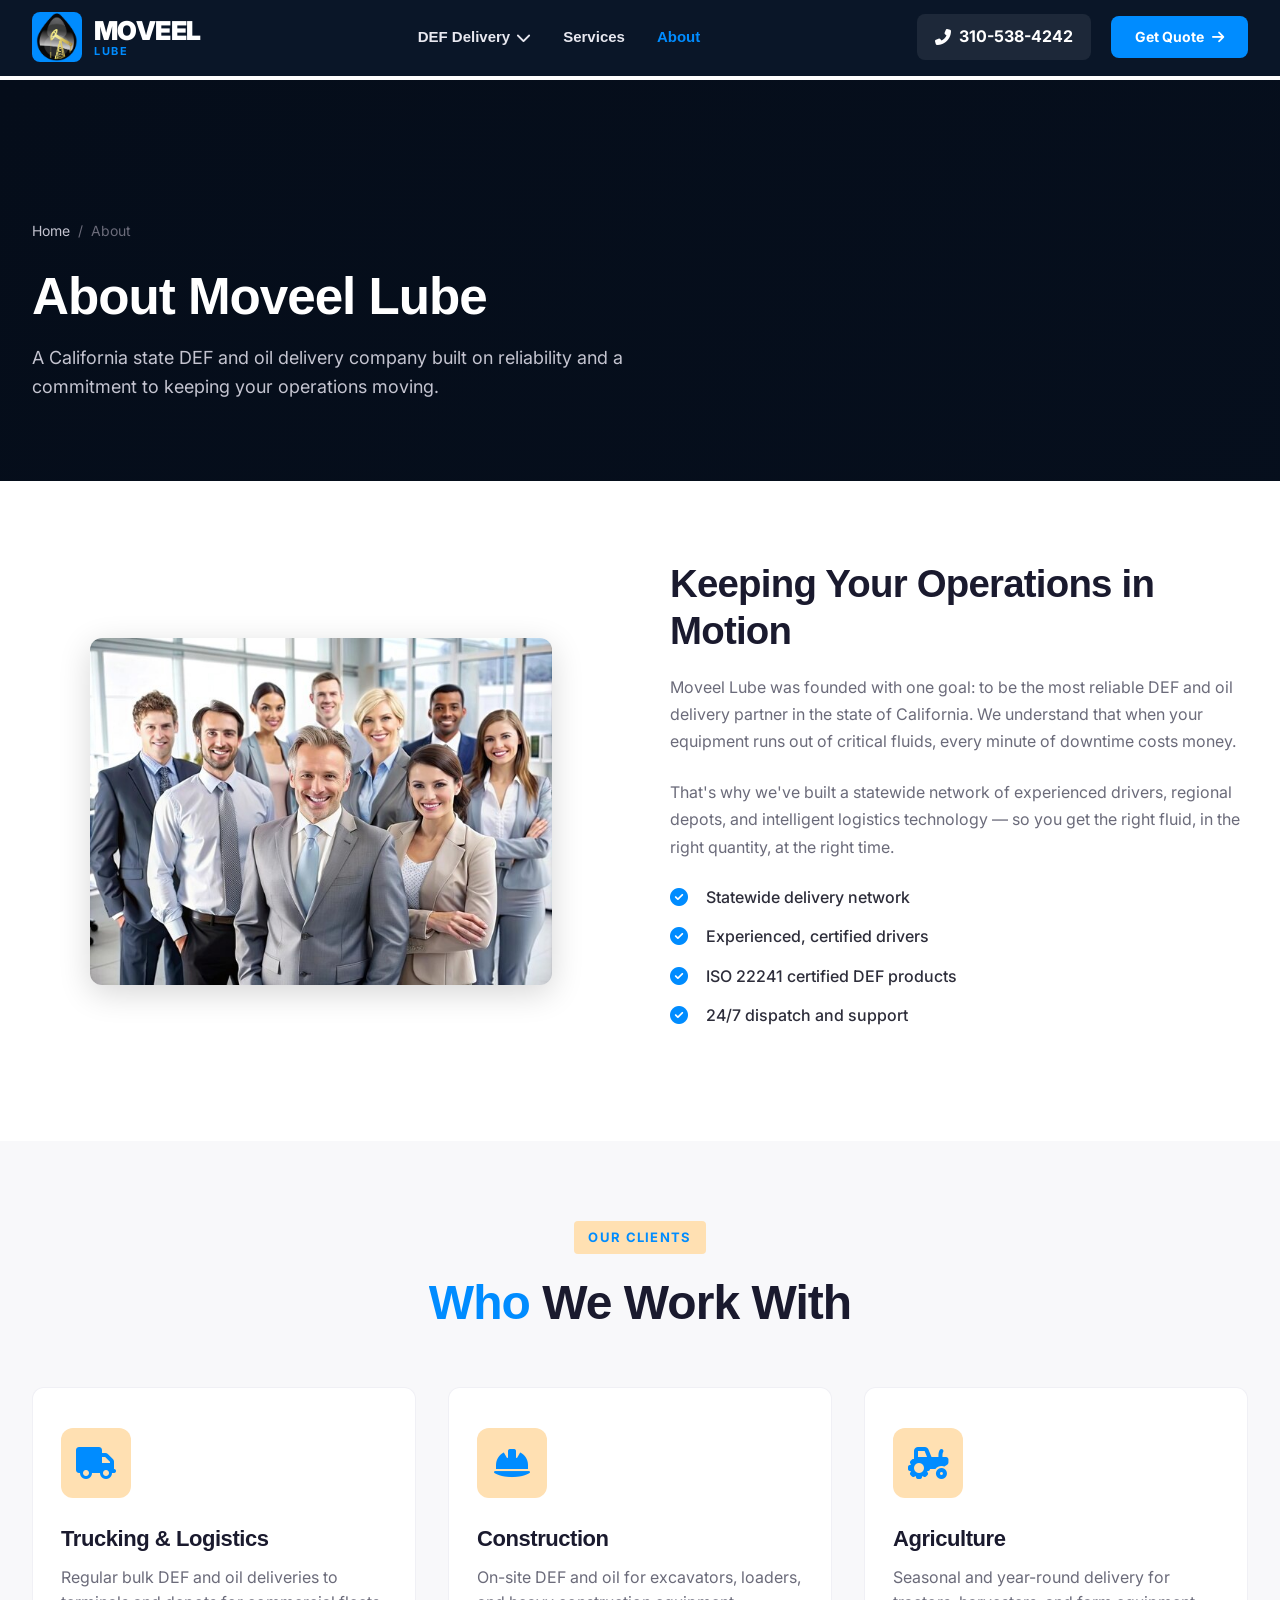
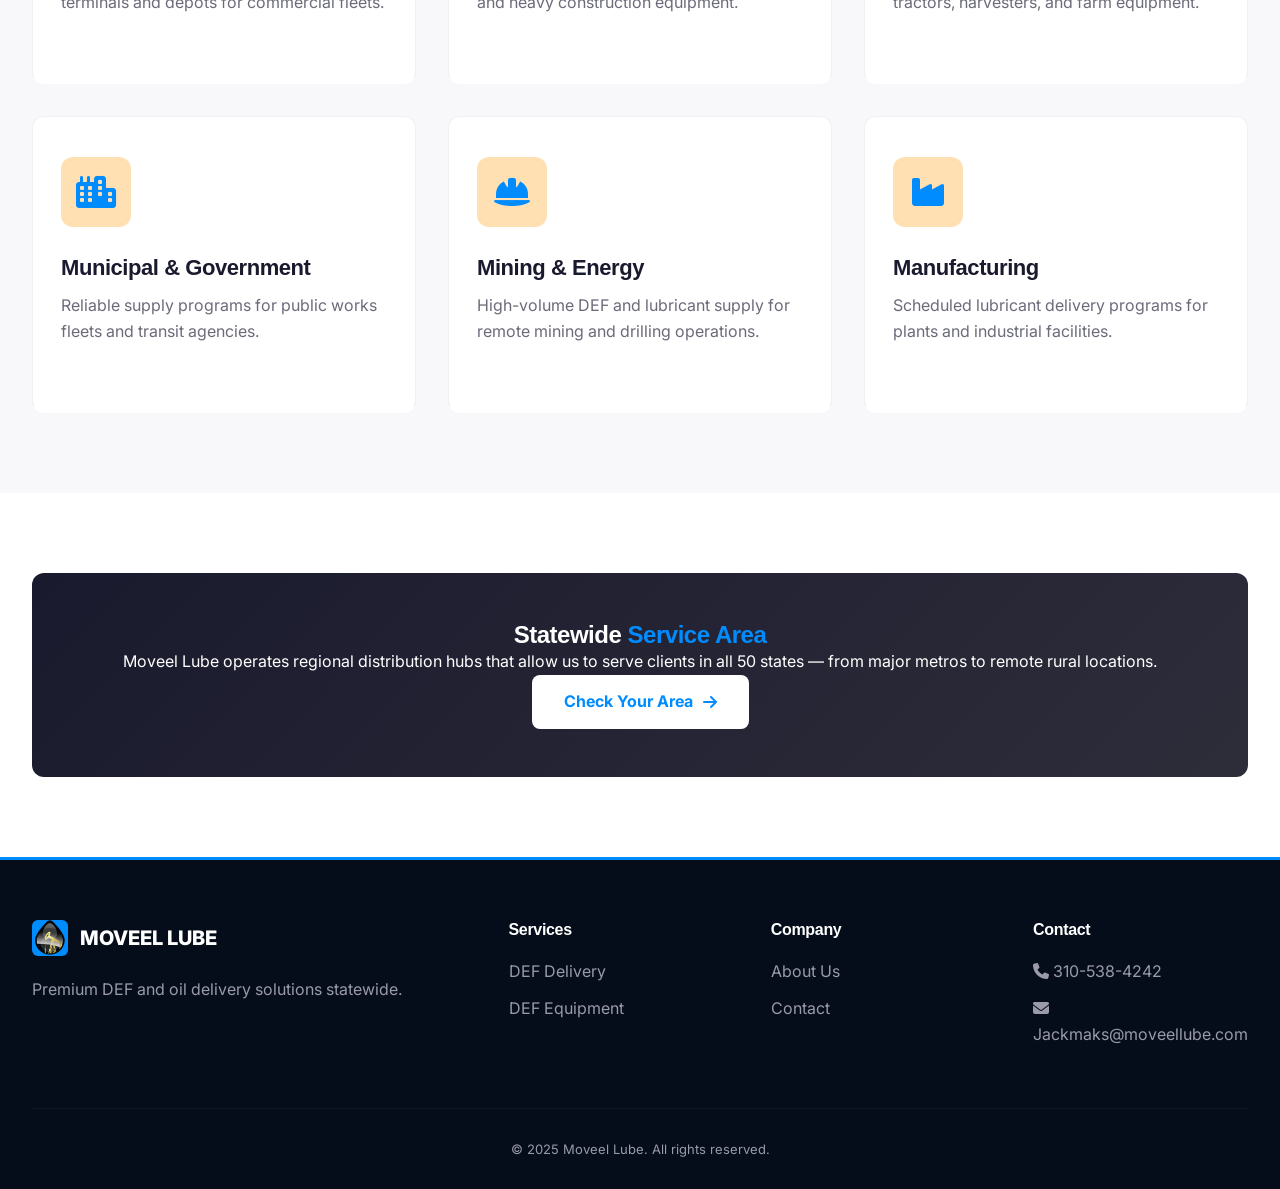
==== commit 802f59b8: "final changes" ====
--- a/about.html
+++ b/about.html
@@ -1,116 +1,182 @@
 <!DOCTYPE html>
 <html lang="en">
+
 <head>
   <meta charset="UTF-8" />
   <meta name="viewport" content="width=device-width, initial-scale=1.0, viewport-fit=cover" />
-  <title>About Moveel Lube | Nationwide DEF & Oil Delivery</title>
-  <meta name="description" content="Learn about Moveel Lube — a nationwide DEF fueling and bulk oil delivery company committed to keeping your operations moving." />
+  <title>About Moveel Lube | California State DEF & Oil Delivery</title>
+  <meta name="description"
+    content="Learn about Moveel Lube — a California state DEF fueling and bulk oil delivery company committed to keeping your operations moving." />
   <link rel="preconnect" href="https://fonts.googleapis.com" />
   <link rel="preconnect" href="https://fonts.gstatic.com" crossorigin />
-  <link href="https://fonts.googleapis.com/css2?family=Inter:opsz,wght@14..32,300;14..32,400;14..32,500;14..32,600;14..32,700;14..32,800;14..32,900&display=swap" rel="stylesheet" />
+  <link
+    href="https://fonts.googleapis.com/css2?family=Inter:opsz,wght@14..32,300;14..32,400;14..32,500;14..32,600;14..32,700;14..32,800;14..32,900&display=swap"
+    rel="stylesheet" />
   <link rel="stylesheet" href="https://cdnjs.cloudflare.com/ajax/libs/font-awesome/6.4.0/css/all.min.css" />
   <link rel="stylesheet" href="style.css" />
 </head>
+
 <body>
 
-<!-- Header -->
-<header class="modern-header">
-  <div class="header-container">
-    <a href="index.html" class="modern-logo">
-      <div class="logo-mark"><img src="images/logo2.png" alt="Moveel Lube" style="width: 48px; height: 48px; object-fit: contain;" /></div>
-      <div class="logo-text"><span class="logo-name">MOVEEL</span><span class="logo-sub">LUBE</span></div>
-    </a>
-    <nav class="modern-nav">
-      <ul class="nav-list">
-        <li class="nav-item dropdown-trigger"><a href="def-delivery.html">DEF Delivery <i class="fas fa-chevron-down"></i></a>
-          <ul class="dropdown-menu"><li><a href="def-delivery.html">Bulk DEF Delivery</a></li><li><a href="def-delivery.html#totes">DEF Totes & IBC</a></li><li><a href="def-equipment.html">DEF Equipment</a></li><li><a href="def-delivery.html#emergency">Emergency DEF</a></li></ul>
-        </li>
-        <li class="nav-item dropdown-trigger"><a href="oil-delivery.html">Oil Delivery <i class="fas fa-chevron-down"></i></a>
-          <ul class="dropdown-menu"><li><a href="oil-delivery.html">Bulk Motor Oil</a></li><li><a href="oil-delivery.html#hydraulic">Hydraulic Oil</a></li><li><a href="oil-delivery.html#gear">Gear & Transmission</a></li><li><a href="oil-delivery.html#emergency">Emergency Oil</a></li></ul>
-        </li>
-        <li class="nav-item"><a href="services.html">Services</a></li>
-        <li class="nav-item"><a href="about.html">About</a></li>
-      </ul>
-    </nav>
-    <div class="header-actions">
-      <a href="tel:+13105384242" class="phone-btn"><i class="fas fa-phone-alt"></i><span>310-538-4242</span></a>
-      <a href="contact.html" class="quote-btn">Get Quote <i class="fas fa-arrow-right"></i></a>
-      <button class="mobile-menu-btn"><span></span><span></span><span></span></button>
-    </div>
-  </div>
-</header>
-
-<!-- Page Hero -->
-<section class="page-hero-modern">
-  <div class="container">
-    <div class="breadcrumb-modern"><a href="index.html">Home</a> <span>/</span> <span>About</span></div>
-    <h1>About Moveel Lube</h1>
-    <p>A nationwide DEF and oil delivery company built on reliability and a commitment to keeping your operations moving.</p>
-  </div>
-</section>
-
-<!-- About Content -->
-<section class="page-section-modern">
-  <div class="container">
-    <div class="page-split-modern">
-      <div class="page-split-image"><img src="images/people.jpg" alt="Moveel Lube Team" /></div>
-      <div class="page-split-content">
-        <h2>Keeping Your Operations <span>in Motion</span></h2>
-        <p>Moveel Lube was founded with one goal: to be the most reliable DEF and oil delivery partner in the country. We understand that when your equipment runs out of critical fluids, every minute of downtime costs money.</p>
-        <p>That's why we've built a nationwide network of experienced drivers, regional depots, and intelligent logistics technology — so you get the right fluid, in the right quantity, at the right time.</p>
-        <ul class="feature-list-modern">
-          <li><i class="fas fa-check-circle"></i> Nationwide delivery network</li>
-          <li><i class="fas fa-check-circle"></i> Experienced, certified drivers</li>
-          <li><i class="fas fa-check-circle"></i> ISO 22241 certified DEF products</li>
-          <li><i class="fas fa-check-circle"></i> 24/7 dispatch and support</li>
+  <!-- Header -->
+  <header class="modern-header">
+    <div class="header-container">
+      <a href="index.html" class="modern-logo">
+        <div class="logo-mark"><img src="images/logo2.png" alt="Moveel Lube"
+            style="width: 48px; height: 48px; object-fit: contain;" /></div>
+        <div class="logo-text"><span class="logo-name">MOVEEL</span><span class="logo-sub">LUBE</span></div>
+      </a>
+      <nav class="modern-nav">
+        <ul class="nav-list">
+          <li class="nav-item dropdown-trigger"><a href="def-delivery.html">DEF Delivery <i
+                class="fas fa-chevron-down"></i></a>
+            <ul class="dropdown-menu">
+              <li><a href="def-delivery.html">Bulk DEF Delivery</a></li>
+              <li><a href="def-delivery.html#totes">DEF Totes & IBC</a></li>
+              <li><a href="def-equipment.html">DEF Equipment</a></li>
+              <li><a href="def-delivery.html#emergency">Emergency DEF</a></li>
+            </ul>
+          </li>
+          <li class="nav-item"><a href="services.html">Services</a></li>
+          <li class="nav-item"><a href="about.html">About</a></li>
         </ul>
+      </nav>
+      <div class="header-actions">
+        <a href="tel:+13105384242" class="phone-btn"><i class="fas fa-phone-alt"></i><span>310-538-4242</span></a>
+        <a href="contact.html" class="quote-btn">Get Quote <i class="fas fa-arrow-right"></i></a>
+        <button class="mobile-menu-btn"><span></span><span></span><span></span></button>
       </div>
     </div>
-  </div>
-</section>
+  </header>
 
-<!-- Who We Work With -->
-<section class="page-section-modern alt" id="who">
-  <div class="container">
-    <div class="section-header center">
-      <span class="section-tag">Our Clients</span>
-      <h2><span class="gradient-text">Who</span> We Work With</h2>
+  <!-- Page Hero -->
+  <section class="page-hero-modern">
+    <div class="container">
+      <div class="breadcrumb-modern"><a href="index.html">Home</a> <span>/</span> <span>About</span></div>
+      <h1>About Moveel Lube</h1>
+      <p>A California state DEF and oil delivery company built on reliability and a commitment to keeping your
+        operations moving.</p>
     </div>
-    <div class="services-grid-modern three-col">
-      <div class="service-card-modern"><div class="card-icon"><i class="fas fa-truck"></i></div><h3>Trucking & Logistics</h3><p>Regular bulk DEF and oil deliveries to terminals and depots for commercial fleets.</p></div>
-      <div class="service-card-modern"><div class="card-icon"><i class="fas fa-hard-hat"></i></div><h3>Construction</h3><p>On-site DEF and oil for excavators, loaders, and heavy construction equipment.</p></div>
-      <div class="service-card-modern"><div class="card-icon"><i class="fas fa-tractor"></i></div><h3>Agriculture</h3><p>Seasonal and year-round delivery for tractors, harvesters, and farm equipment.</p></div>
-      <div class="service-card-modern"><div class="card-icon"><i class="fas fa-city"></i></div><h3>Municipal & Government</h3><p>Reliable supply programs for public works fleets and transit agencies.</p></div>
-      <div class="service-card-modern"><div class="card-icon"><i class="fas fa-hard-hat"></i></div><h3>Mining & Energy</h3><p>High-volume DEF and lubricant supply for remote mining and drilling operations.</p></div>
-      <div class="service-card-modern"><div class="card-icon"><i class="fas fa-industry"></i></div><h3>Manufacturing</h3><p>Scheduled lubricant delivery programs for plants and industrial facilities.</p></div>
+  </section>
+
+  <!-- About Content -->
+  <section class="page-section-modern">
+    <div class="container">
+      <div class="page-split-modern">
+        <div class="page-split-image"><img src="images/people.jpg" alt="Moveel Lube Team" /></div>
+        <div class="page-split-content">
+          <h2>Keeping Your Operations <span>in Motion</span></h2>
+          <p>Moveel Lube was founded with one goal: to be the most reliable DEF and oil delivery partner in the state of
+            California. We understand that when your equipment runs out of critical fluids, every minute of downtime
+            costs money.</p>
+          <p>That's why we've built a statewide network of experienced drivers, regional depots, and intelligent
+            logistics technology — so you get the right fluid, in the right quantity, at the right time.</p>
+          <ul class="feature-list-modern">
+            <li><i class="fas fa-check-circle"></i> Statewide delivery network</li>
+            <li><i class="fas fa-check-circle"></i> Experienced, certified drivers</li>
+            <li><i class="fas fa-check-circle"></i> ISO 22241 certified DEF products</li>
+            <li><i class="fas fa-check-circle"></i> 24/7 dispatch and support</li>
+          </ul>
+        </div>
+      </div>
     </div>
-  </div>
-</section>
+  </section>
 
-<!-- Service Area -->
-<section class="page-section-modern" id="coverage">
-  <div class="container">
-    <div class="emergency-cta" style="background: linear-gradient(135deg, #1A1A2E 0%, #2D2D3A 100%); text-align: center;">
-      <h2>Nationwide <span style="color: var(--primary);">Service Area</span></h2>
-      <p>Moveel Lube operates regional distribution hubs that allow us to serve clients in all 50 states — from major metros to remote rural locations.</p>
-      <a href="contact.html" class="btn-white">Check Your Area <i class="fas fa-arrow-right"></i></a>
+  <!-- Who We Work With -->
+  <section class="page-section-modern alt" id="who">
+    <div class="container">
+      <div class="section-header center">
+        <span class="section-tag">Our Clients</span>
+        <h2><span class="gradient-text">Who</span> We Work With</h2>
+      </div>
+      <div class="services-grid-modern three-col">
+        <div class="service-card-modern">
+          <div class="card-icon"><i class="fas fa-truck"></i></div>
+          <h3>Trucking & Logistics</h3>
+          <p>Regular bulk DEF and oil deliveries to terminals and depots for commercial fleets.</p>
+        </div>
+        <div class="service-card-modern">
+          <div class="card-icon"><i class="fas fa-hard-hat"></i></div>
+          <h3>Construction</h3>
+          <p>On-site DEF and oil for excavators, loaders, and heavy construction equipment.</p>
+        </div>
+        <div class="service-card-modern">
+          <div class="card-icon"><i class="fas fa-tractor"></i></div>
+          <h3>Agriculture</h3>
+          <p>Seasonal and year-round delivery for tractors, harvesters, and farm equipment.</p>
+        </div>
+        <div class="service-card-modern">
+          <div class="card-icon"><i class="fas fa-city"></i></div>
+          <h3>Municipal & Government</h3>
+          <p>Reliable supply programs for public works fleets and transit agencies.</p>
+        </div>
+        <div class="service-card-modern">
+          <div class="card-icon"><i class="fas fa-hard-hat"></i></div>
+          <h3>Mining & Energy</h3>
+          <p>High-volume DEF and lubricant supply for remote mining and drilling operations.</p>
+        </div>
+        <div class="service-card-modern">
+          <div class="card-icon"><i class="fas fa-industry"></i></div>
+          <h3>Manufacturing</h3>
+          <p>Scheduled lubricant delivery programs for plants and industrial facilities.</p>
+        </div>
+      </div>
     </div>
-  </div>
-</section>
+  </section>
 
-<!-- Footer -->
-<footer class="modern-footer">
-  <div class="container">
-    <div class="footer-grid">
-      <div class="footer-brand"><div class="footer-logo"><div class="logo-mark small"><img src="images/logo2.png" alt="Moveel Lube" style="width: 36px; height: 36px; object-fit: contain;" /></div><span>MOVEEL LUBE</span></div><p>Premium DEF and oil delivery solutions nationwide.</p></div>
-      <div class="footer-links-group"><h4>Services</h4><ul><li><a href="def-delivery.html">DEF Delivery</a></li><li><a href="oil-delivery.html">Oil Delivery</a></li><li><a href="def-equipment.html">DEF Equipment</a></li></ul></div>
-      <div class="footer-links-group"><h4>Company</h4><ul><li><a href="about.html">About Us</a></li><li><a href="contact.html">Contact</a></li></ul></div>
-      <div class="footer-links-group"><h4>Contact</h4><ul><li><i class="fas fa-phone"></i> <a href="tel:+13105384242">310-538-4242</a></li><li><i class="fas fa-envelope"></i> info@moveel.com</li></ul></div>
+  <!-- Service Area -->
+  <section class="page-section-modern" id="coverage">
+    <div class="container">
+      <div class="emergency-cta"
+        style="background: linear-gradient(135deg, #1A1A2E 0%, #2D2D3A 100%); text-align: center;">
+        <h2>Statewide <span style="color: var(--primary);">Service Area</span></h2>
+        <p>Moveel Lube operates regional distribution hubs that allow us to serve clients in all 50 states — from major
+          metros to remote rural locations.</p>
+        <a href="contact.html" class="btn-white">Check Your Area <i class="fas fa-arrow-right"></i></a>
+      </div>
     </div>
-    <div class="footer-bottom"><p>&copy; 2025 Moveel Lube. All rights reserved.</p></div>
-  </div>
-</footer>
+  </section>
 
-<script src="main.js"></script>
+  <!-- Footer -->
+  <footer class="modern-footer">
+    <div class="container">
+      <div class="footer-grid">
+        <div class="footer-brand">
+          <div class="footer-logo">
+            <div class="logo-mark small"><img src="images/logo2.png" alt="Moveel Lube"
+                style="width: 36px; height: 36px; object-fit: contain;" /></div><span>MOVEEL LUBE</span>
+          </div>
+          <p>Premium DEF and oil delivery solutions statewide.</p>
+        </div>
+        <div class="footer-links-group">
+          <h4>Services</h4>
+          <ul>
+            <li><a href="def-delivery.html">DEF Delivery</a></li>
+            <li><a href="def-equipment.html">DEF Equipment</a></li>
+          </ul>
+        </div>
+        <div class="footer-links-group">
+          <h4>Company</h4>
+          <ul>
+            <li><a href="about.html">About Us</a></li>
+            <li><a href="contact.html">Contact</a></li>
+          </ul>
+        </div>
+        <div class="footer-links-group">
+          <h4>Contact</h4>
+          <ul>
+            <li><i class="fas fa-phone"></i> <a href="tel:+13105384242">310-538-4242</a></li>
+            <li><i class="fas fa-envelope"></i> Jackmaks@moveellube.com</li>
+          </ul>
+        </div>
+      </div>
+      <div class="footer-bottom">
+        <p>&copy; 2025 Moveel Lube. All rights reserved.</p>
+      </div>
+    </div>
+  </footer>
+
+  <script src="main.js"></script>
 </body>
+
 </html>
--- a/style.css
+++ b/style.css
@@ -4,8 +4,8 @@
    ============================================ */
 
 :root {
-  --primary: #ff0000;
-  --primary-dark: #e50000;
+  --primary: #008cff;
+  --primary-dark: #008cff;
   --primary-light: #FFE0B2;
   --navy: #0A1628;
   --navy-dark: #050D1A;
@@ -19,7 +19,7 @@
   --gray-200: #F0F0F5;
   --gray-100: #F8F8FA;
   --white: #FFFFFF;
-  --gradient: linear-gradient(135deg, #ff0000 0%, #ff0000 100%);
+  --gradient: linear-gradient(135deg, #008cff 0%, #008cff 100%);
   --gradient-dark: linear-gradient(135deg, #0A1628 0%, #0F1E3A 100%);
   --shadow-sm: 0 2px 8px rgba(0, 0, 0, 0.08);
   --shadow-md: 0 4px 16px rgba(0, 0, 0, 0.12);
@@ -38,7 +38,7 @@
 }
 
 body {
-  font-family: 'Inter', -apple-system, BlinkMacSystemFont, 'Segoe UI', sans-serif;
+  font-family: 'Montserrat', 'Inter', -apple-system, BlinkMacSystemFont, 'Segoe UI', sans-serif;
   background-color: var(--white);
   color: var(--gray-800);
   line-height: 1.6;
@@ -68,15 +68,12 @@
   text-transform: uppercase;
 }
 
-h1,
-h2,
-h3,
-h4 {
-  font-weight: 800;
+h1, h2, h3, h4, h5, h6 {
+  font-family: 'Poppins', 'Montserrat', sans-serif;
+  font-weight: 700;
   line-height: 1.2;
   letter-spacing: -0.02em;
 }
-
 .section-header {
   text-align: center;
   margin-bottom: 56px;
@@ -121,7 +118,7 @@
   width: 100%;
   z-index: 1000;
   background: var(--navy);
-  border-bottom: 2px solid var(--primary);
+  border-bottom: 2px solid var(--navy);
   transition: all 0.3s ease;
 }
 
@@ -194,7 +191,8 @@
   position: relative;
 }
 
-.nav-item>a {
+.nav-item > a {
+  font-family: 'Poppins', sans-serif;
   text-decoration: none;
   font-weight: 600;
   color: var(--gray-300);
@@ -1661,9 +1659,47 @@
 
 .page-hero-modern {
   position: relative;
-  background: linear-gradient(135deg, var(--navy-dark) 0%, var(--navy) 100%);
+  background: var(--navy-dark);
   padding: 140px 0 80px;
   margin-top: 80px;
+  overflow: hidden;
+}
+
+/* Add parallax background image for page hero */
+.page-hero-bg {
+  position: absolute;
+  top: 0;
+  left: 0;
+  width: 100%;
+  height: 100%;
+  background-image: url('images/delivery.jpeg');
+  background-size: cover;
+  background-position: center;
+  background-attachment: fixed;
+  opacity: 0.25;
+  pointer-events: none;
+  z-index: 0;
+}
+.page-hero-bg.equipment-bg {
+  background-image: url('images/equipment.jpeg');
+}
+
+/* Dark overlay for better text readability */
+.page-hero-modern::before {
+  content: '';
+  position: absolute;
+  top: 0;
+  left: 0;
+  width: 100%;
+  height: 100%;
+  background: linear-gradient(135deg, rgba(5, 13, 26, 0.2) 0%, rgba(10, 22, 40, 0.2) 100%);
+  z-index: 1;
+  pointer-events: none;
+}
+
+.page-hero-modern .container {
+  position: relative;
+  z-index: 2;
 }
 
 .page-hero-modern .container {
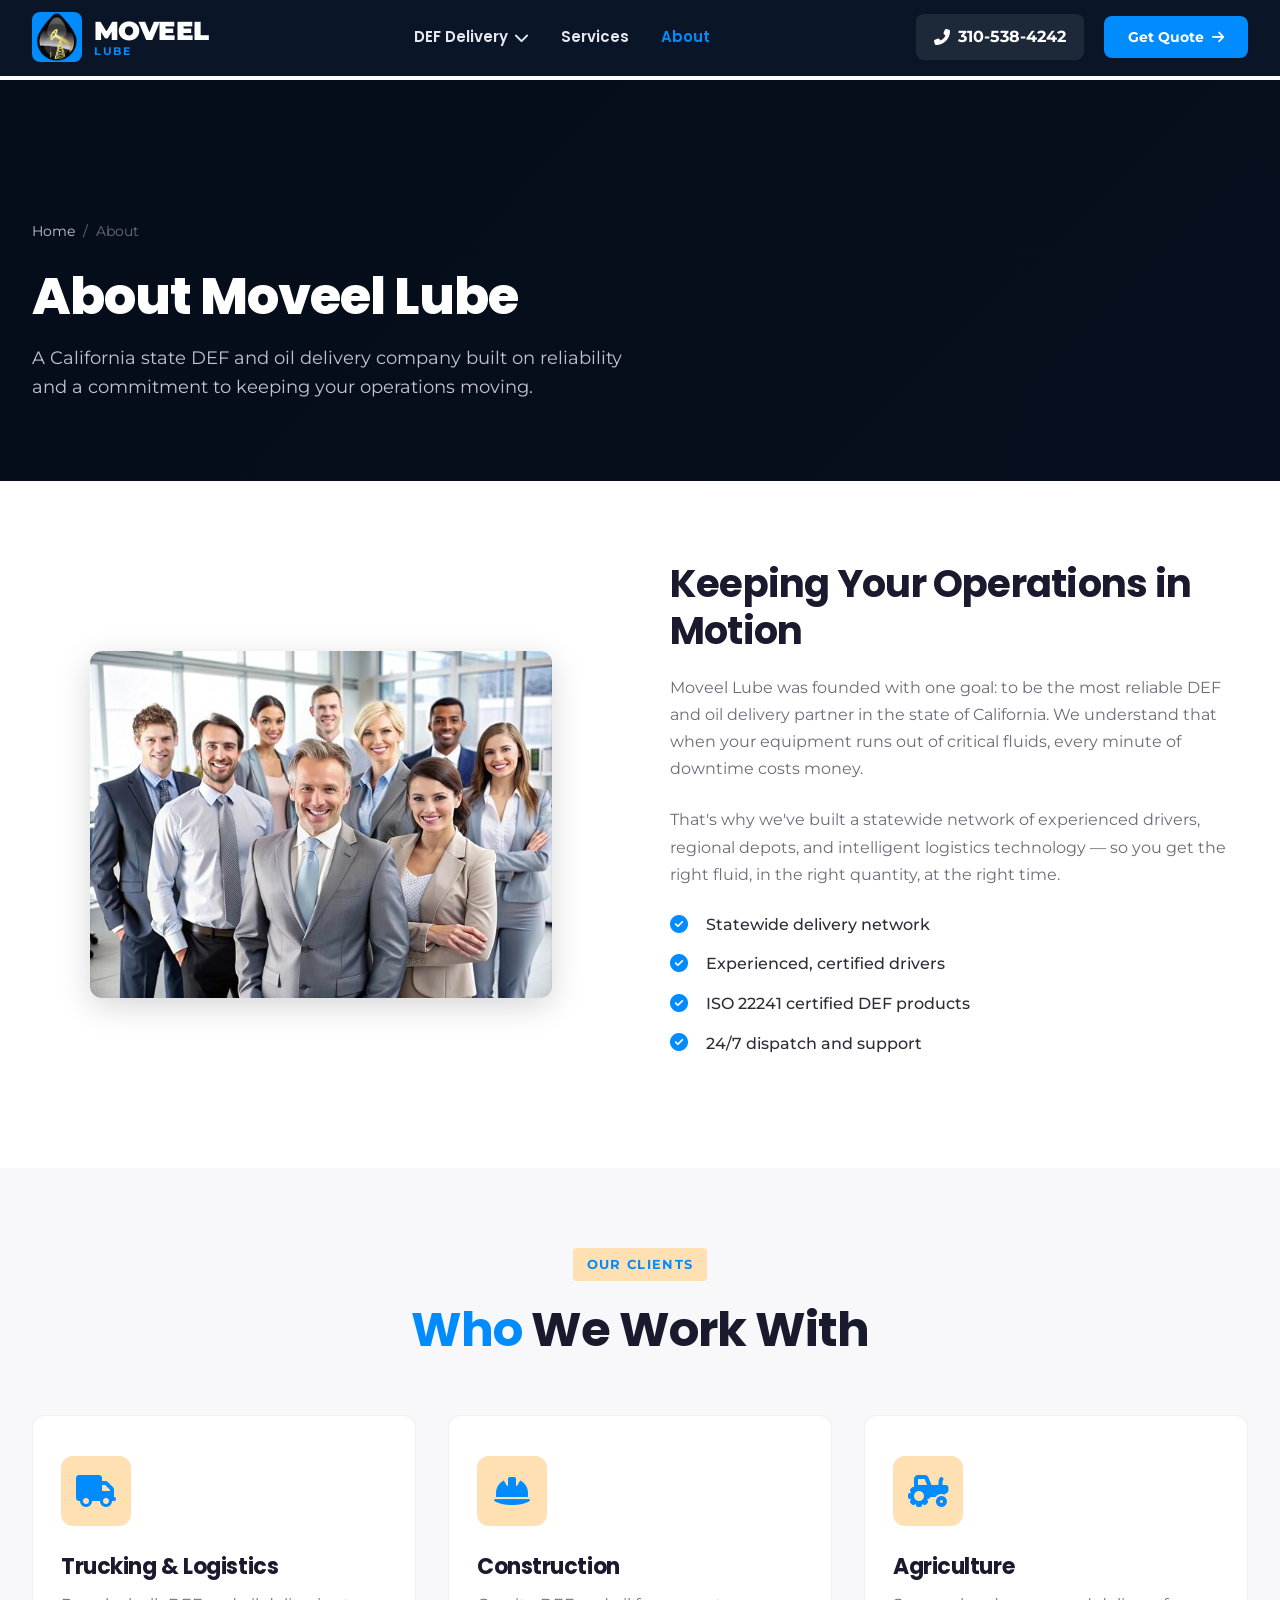
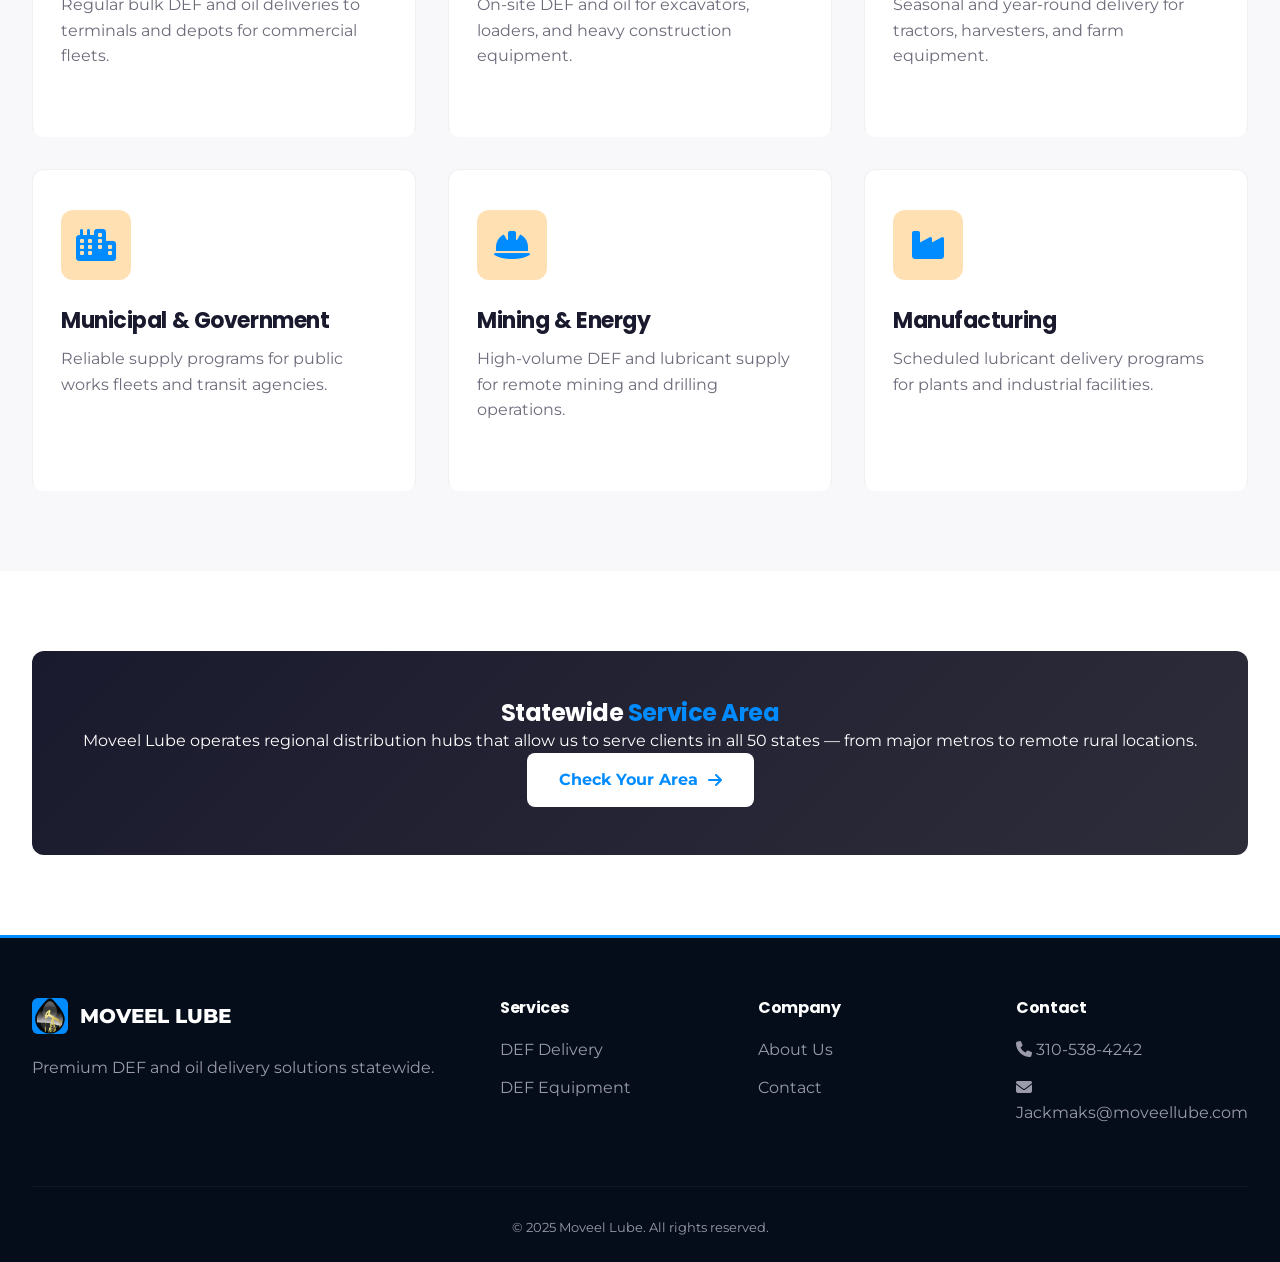
==== commit fa9916b7: "phone compatible" ====
--- a/about.html
+++ b/about.html
@@ -10,7 +10,7 @@
   <link rel="preconnect" href="https://fonts.googleapis.com" />
   <link rel="preconnect" href="https://fonts.gstatic.com" crossorigin />
   <link
-    href="https://fonts.googleapis.com/css2?family=Inter:opsz,wght@14..32,300;14..32,400;14..32,500;14..32,600;14..32,700;14..32,800;14..32,900&display=swap"
+    href="https://fonts.googleapis.com/css2?family=Inter:opsz,wght@14..32,300;14..32,400;14..32,500;14..32,600;14..32,700;14..32,800;14..32,900&family=Montserrat:wght@400;500;600;700;800;900&family=Poppins:wght@400;500;600;700;800&display=swap"
     rel="stylesheet" />
   <link rel="stylesheet" href="https://cdnjs.cloudflare.com/ajax/libs/font-awesome/6.4.0/css/all.min.css" />
   <link rel="stylesheet" href="style.css" />
--- a/style.css
+++ b/style.css
@@ -1822,4 +1822,495 @@
   .services-grid-modern.three-col {
     grid-template-columns: 1fr;
   }
+}
+
+/* ============================================
+   COMPREHENSIVE MOBILE FIX — MOVEEL LUBE
+   Full phone-first overrides
+   ============================================ */
+
+/* Hide mobile-only nav CTA on desktop */
+.mobile-nav-cta { display: none; }
+
+/* ---- Header / Nav ---- */
+@media (max-width: 768px) {
+  .header-container {
+    padding: 10px 16px;
+    position: relative;
+    height: 64px;
+    display: flex;
+    align-items: center;
+  }
+
+  .modern-header {
+    height: 64px;
+  }
+
+  /* Logo stays left */
+  .modern-logo {
+    flex: 1;
+    min-width: 0;
+  }
+
+  .logo-name { font-size: 20px; }
+  .logo-mark { width: 38px; height: 38px; }
+
+  /* Actions: phone icon + hamburger only */
+  .header-actions {
+    gap: 8px;
+    align-items: center;
+  }
+
+  /* Hide "Get Quote" button in header on mobile — hamburger menu is enough */
+  .quote-btn { display: none; }
+
+  /* Phone button: icon only */
+  .phone-btn {
+    padding: 8px 10px;
+    border-radius: 6px;
+    min-width: 40px;
+    min-height: 40px;
+    justify-content: center;
+  }
+  .phone-btn span { display: none; }
+
+  /* Hamburger */
+  .mobile-menu-btn {
+    display: flex !important;
+    flex-direction: column;
+    justify-content: center;
+    align-items: center;
+    gap: 5px;
+    width: 44px;
+    height: 44px;
+    padding: 0;
+    background: rgba(255,255,255,0.08);
+    border-radius: 6px;
+    border: none;
+    cursor: pointer;
+    -webkit-tap-highlight-color: transparent;
+    touch-action: manipulation;
+  }
+
+  .mobile-menu-btn span {
+    display: block;
+    width: 22px;
+    height: 2px;
+    background: var(--white);
+    border-radius: 2px;
+    transition: transform 0.3s, opacity 0.3s;
+    pointer-events: none;
+  }
+
+  /* X animation */
+  .mobile-menu-btn.active span:nth-child(1) {
+    transform: translateY(7px) rotate(45deg);
+  }
+  .mobile-menu-btn.active span:nth-child(2) {
+    opacity: 0;
+    transform: scaleX(0);
+  }
+  .mobile-menu-btn.active span:nth-child(3) {
+    transform: translateY(-7px) rotate(-45deg);
+  }
+
+  /* Full-screen slide-in menu */
+  .modern-nav {
+    position: fixed;
+    top: 64px;
+    left: -100%;
+    width: 100%;
+    height: calc(100dvh - 64px);
+    background: var(--navy);
+    transition: left 0.3s ease;
+    padding: 32px 24px;
+    overflow-y: auto;
+    z-index: 999;
+    display: block !important; /* always in DOM, slide in/out */
+  }
+
+  .modern-nav.active {
+    left: 0;
+  }
+
+  .modern-nav .nav-list {
+    flex-direction: column;
+    gap: 0;
+  }
+
+  .nav-item {
+    border-bottom: 1px solid rgba(255,255,255,0.06);
+  }
+
+  .nav-item > a {
+    padding: 18px 0;
+    font-size: 17px;
+    display: flex;
+    justify-content: space-between;
+    color: var(--white);
+  }
+
+  /* Mobile dropdown — toggled via JS */
+  .dropdown-trigger .dropdown-menu {
+    position: static !important;
+    opacity: 1 !important;
+    visibility: visible !important;
+    transform: none !important;
+    box-shadow: none !important;
+    background: transparent !important;
+    border-left: 2px solid var(--primary);
+    padding: 0 0 12px 16px;
+    margin-top: 0;
+    display: none;
+  }
+
+  .dropdown-trigger.active .dropdown-menu {
+    display: block;
+  }
+
+  .dropdown-menu li a {
+    padding: 12px 0;
+    font-size: 15px;
+    color: var(--gray-400);
+    display: block;
+  }
+
+  /* CTA buttons inside mobile menu */
+  .mobile-nav-cta {
+    margin-top: 32px;
+    display: flex;
+    flex-direction: column;
+    gap: 12px;
+  }
+
+  .mobile-nav-cta .btn-primary,
+  .mobile-nav-cta .phone-btn-full {
+    display: flex;
+    align-items: center;
+    justify-content: center;
+    gap: 10px;
+    padding: 16px;
+    border-radius: 8px;
+    font-size: 16px;
+    font-weight: 700;
+    text-decoration: none;
+    -webkit-tap-highlight-color: transparent;
+  }
+
+  .phone-btn-full {
+    background: rgba(255,255,255,0.08);
+    color: var(--white);
+  }
+}
+
+/* ---- Page Hero on mobile ---- */
+@media (max-width: 768px) {
+  .page-hero-modern {
+    padding: 110px 0 60px;
+    margin-top: 64px;
+  }
+
+  /* Disable fixed background-attachment on mobile (causes jank/bugs on iOS) */
+  .page-hero-bg,
+  .parallax-bg,
+  .hero-parallax-bg,
+  .equipment-parallax-bg {
+    background-attachment: scroll !important;
+  }
+
+  .page-hero-modern h1 { font-size: clamp(28px, 7vw, 38px); }
+  .page-hero-modern p { font-size: 15px; }
+  .breadcrumb-modern { font-size: 13px; }
+}
+
+/* ---- Hero Section ---- */
+@media (max-width: 768px) {
+  .hero-modern {
+    padding: 90px 0 70px;
+    min-height: auto;
+  }
+
+  .hero-container {
+    grid-template-columns: 1fr;
+    gap: 0;
+    padding: 0 20px;
+  }
+
+  .hero-visual { display: none !important; }
+
+  .hero-title {
+    font-size: clamp(30px, 8vw, 38px);
+    margin-bottom: 16px;
+  }
+
+  .hero-divider { display: block; margin: 6px 0; color: transparent; height: 0; }
+  .hero-tagline { display: block; font-size: 16px; margin-top: 4px; }
+
+  .hero-desc { font-size: 15px; margin-bottom: 28px; }
+
+  .hero-buttons {
+    flex-direction: column;
+    gap: 12px;
+  }
+
+  .hero-buttons .btn-primary,
+  .hero-buttons .btn-outline {
+    width: 100%;
+    justify-content: center;
+    padding: 16px 24px;
+    font-size: 16px;
+    border-radius: 10px;
+    -webkit-tap-highlight-color: transparent;
+    touch-action: manipulation;
+  }
+
+  .hero-stats {
+    flex-wrap: wrap;
+    gap: 16px;
+    margin-top: 32px;
+  }
+
+  .stat-divider { display: none; }
+
+  .hero-badge { font-size: 12px; padding: 6px 14px; }
+
+  .hero-wave { display: none; }
+}
+
+/* ---- Page sections / split layout ---- */
+@media (max-width: 768px) {
+  .page-section-modern { padding: 48px 0; }
+
+  .page-split-modern,
+  .page-split-modern.reverse {
+    grid-template-columns: 1fr !important;
+    direction: ltr !important;
+    gap: 28px;
+  }
+
+  .page-split-image {
+    max-width: 100% !important;
+    border-radius: 10px;
+  }
+
+  .page-split-content h2 { font-size: clamp(24px, 6vw, 32px); }
+
+  .feature-list-modern li { font-size: 14px; }
+
+  /* Buttons inside content */
+  .page-split-content .btn-primary {
+    width: 100%;
+    justify-content: center;
+    padding: 16px;
+    font-size: 16px;
+    -webkit-tap-highlight-color: transparent;
+  }
+}
+
+/* ---- Services / Equipment grids ---- */
+@media (max-width: 640px) {
+  .services-grid-modern,
+  .services-grid-modern.two-col,
+  .services-grid-modern.three-col {
+    grid-template-columns: 1fr;
+    gap: 16px;
+  }
+
+  .service-card-modern,
+  .equipment-card-modern {
+    padding: 28px 20px;
+  }
+
+  .equipment-icon-modern,
+  .card-icon {
+    width: 56px;
+    height: 56px;
+    margin-bottom: 16px;
+  }
+
+  .equipment-icon-modern i,
+  .card-icon i { font-size: 24px; }
+}
+
+/* ---- Emergency CTA ---- */
+@media (max-width: 768px) {
+  .emergency-cta {
+    padding: 32px 20px;
+    border-radius: 10px;
+  }
+
+  .emergency-cta h2 { font-size: clamp(22px, 5vw, 30px); }
+  .emergency-cta p { font-size: 14px; }
+
+  .btn-white {
+    width: 100%;
+    justify-content: center;
+    padding: 16px;
+    font-size: 15px;
+    border-radius: 8px;
+    -webkit-tap-highlight-color: transparent;
+    touch-action: manipulation;
+  }
+}
+
+/* ---- Contact Card ---- */
+@media (max-width: 768px) {
+  .contact-card {
+    grid-template-columns: 1fr !important;
+    border-radius: 10px;
+  }
+
+  .contact-info {
+    padding: 32px 20px;
+    border-radius: 10px 10px 0 0;
+  }
+
+  .contact-info h2 { font-size: 24px; }
+
+  .contact-form-modern {
+    padding: 28px 20px;
+  }
+
+  .form-row {
+    grid-template-columns: 1fr !important;
+    gap: 0;
+  }
+
+  .form-group input,
+  .form-group select,
+  .form-group textarea {
+    font-size: 16px !important; /* prevents iOS zoom */
+    padding: 14px 16px;
+  }
+
+  .btn-primary.full-width {
+    padding: 16px;
+    font-size: 16px;
+    -webkit-tap-highlight-color: transparent;
+    touch-action: manipulation;
+  }
+}
+
+/* ---- Quote form (def-delivery page) ---- */
+@media (max-width: 768px) {
+  .quote-form-modern {
+    padding: 24px 16px;
+  }
+}
+
+/* ---- Feature Parallax (index) ---- */
+@media (max-width: 768px) {
+  .feature-parallax { padding: 56px 0; }
+
+  .feature-content {
+    grid-template-columns: 1fr;
+    gap: 36px;
+  }
+
+  .feature-stats {
+    flex-direction: row;
+    flex-wrap: wrap;
+    gap: 16px;
+  }
+
+  .stat-card-modern {
+    flex: 1 1 140px;
+    padding: 20px 16px;
+  }
+
+  .stat-number-large { font-size: 32px; }
+
+  .feature-text h2 { font-size: clamp(24px, 6vw, 34px); }
+  .feature-text p { font-size: 14px; }
+}
+
+/* ---- Equipment parallax (index) ---- */
+@media (max-width: 768px) {
+  .equipment-parallax { padding: 56px 0; }
+
+  .equipment-glass-grid {
+    grid-template-columns: 1fr 1fr;
+    gap: 14px;
+  }
+
+  .equipment-glass-item { padding: 24px 14px; }
+  .equipment-glass-icon { width: 52px; height: 52px; }
+  .equipment-glass-icon i { font-size: 22px; }
+  .equipment-glass-item h3 { font-size: 15px; }
+  .equipment-glass-item p { font-size: 12px; }
+
+  .equipment-cta .btn-primary {
+    width: 100%;
+    justify-content: center;
+    padding: 16px;
+    font-size: 16px;
+  }
+}
+
+/* ---- Testimonials ---- */
+@media (max-width: 768px) {
+  .testimonials-section { padding: 56px 0; }
+  .testimonials-grid { grid-template-columns: 1fr; gap: 16px; }
+  .testimonial-card { padding: 24px 20px; }
+}
+
+/* ---- Footer ---- */
+@media (max-width: 768px) {
+  .modern-footer { padding: 44px 0 24px; }
+
+  .footer-grid {
+    grid-template-columns: 1fr 1fr;
+    gap: 28px;
+    text-align: left;
+  }
+
+  .footer-brand {
+    grid-column: 1 / -1;
+    text-align: center;
+  }
+
+  .footer-logo { justify-content: center; }
+  .social-links { justify-content: center; }
+
+  .footer-links-group h4 { font-size: 14px; }
+  .footer-links-group li { font-size: 13px; }
+}
+
+@media (max-width: 400px) {
+  .footer-grid { grid-template-columns: 1fr; text-align: center; }
+  .footer-links-group ul { padding: 0; }
+}
+
+/* ---- Section headers on mobile ---- */
+@media (max-width: 768px) {
+  .section-header { margin-bottom: 32px; }
+  .section-header h2 { font-size: clamp(24px, 6vw, 32px); }
+  .section-header p { font-size: 14px; }
+  .container { padding: 0 16px; }
+}
+
+/* ---- Tap highlight / touch fix — all tappable elements ---- */
+a, button {
+  -webkit-tap-highlight-color: transparent;
+}
+
+/* ---- iOS safe area support ---- */
+@supports (padding-bottom: env(safe-area-inset-bottom)) {
+  .modern-footer {
+    padding-bottom: calc(24px + env(safe-area-inset-bottom));
+  }
+  .modern-nav {
+    padding-bottom: env(safe-area-inset-bottom);
+  }
+}
+
+/* ---- Prevent horizontal overflow ---- */
+html, body {
+  max-width: 100%;
+  overflow-x: hidden;
+}
+
+img {
+  max-width: 100%;
+  height: auto;
 }
